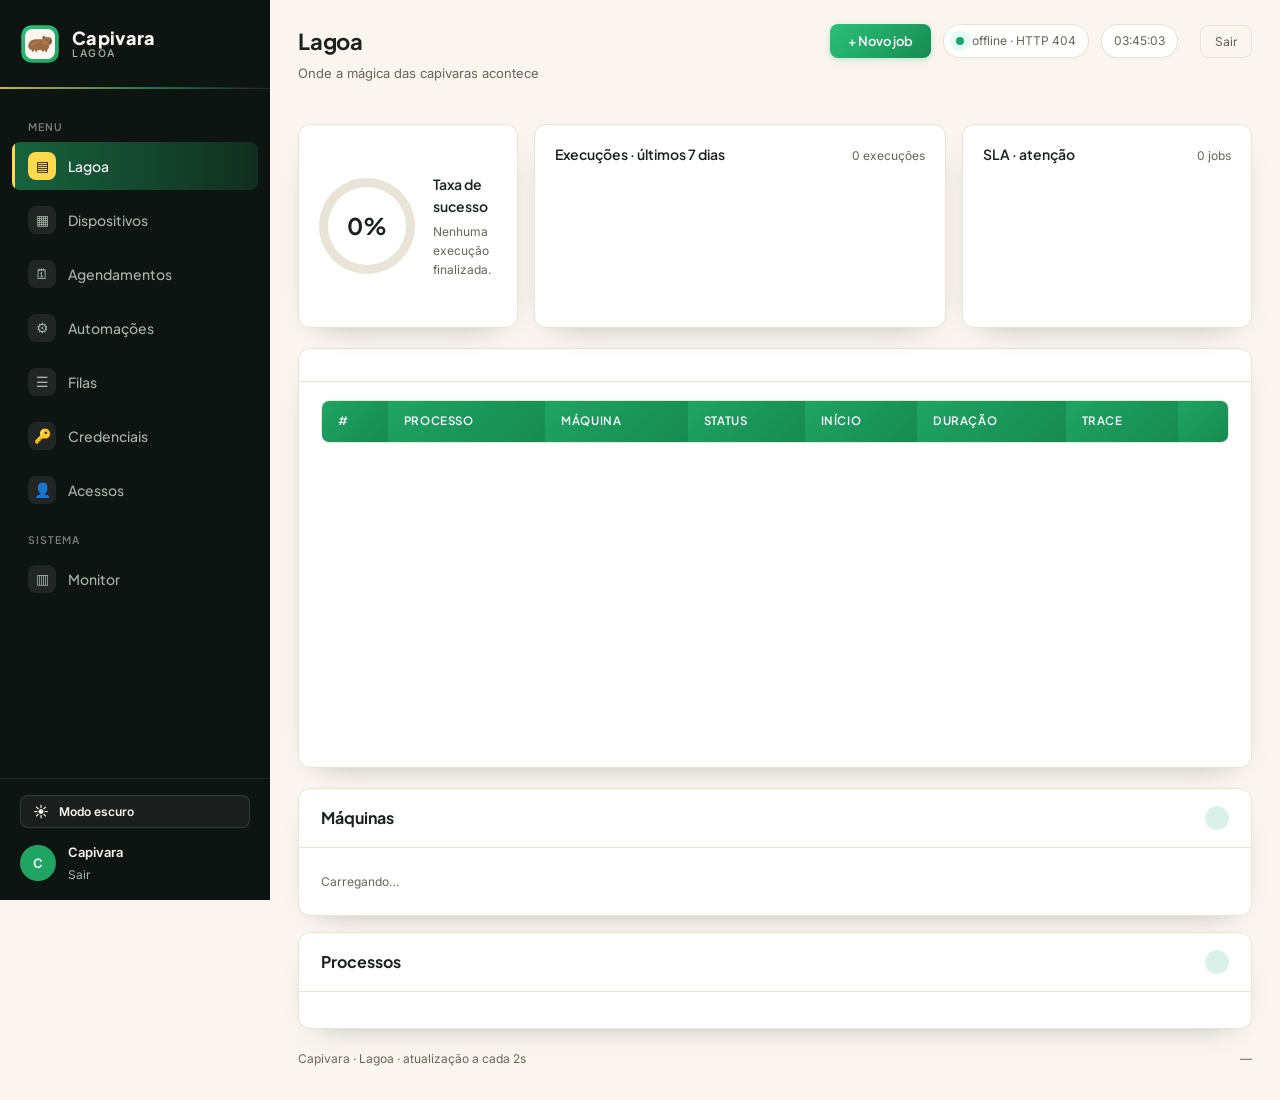
==== core/control_room/estatico/index.html @ 0afb6d27 "Merge remote-tracking branch 'oficial/main' # Conflicts: #	.gitignore #	README.md" ====
<!DOCTYPE html>
<html lang="pt-BR">
<head>
    <meta charset="utf-8">
    <meta name="viewport" content="width=device-width, initial-scale=1">
    <title>Capivara · Lagoa</title>
    <link rel="icon" type="image/svg+xml" href="img/logo-capivara.svg">
    <link rel="preconnect" href="https://fonts.googleapis.com">
    <link rel="preconnect" href="https://fonts.gstatic.com" crossorigin>
    <link href="https://fonts.googleapis.com/css2?family=Plus+Jakarta+Sans:wght@400;500;600;700;800&family=Inter:wght@400;500;600&family=JetBrains+Mono:wght@400;500&display=swap" rel="stylesheet">
    <link rel="stylesheet" href="estilo.css">
</head>
<body>
    <div class="layout">
        <aside class="sidebar">
            <div class="sidebar-topo">
                <a class="sidebar-logo" href="/">
                    <img src="img/logo-capivara.svg" alt="Capivara" width="40" height="40" onerror="this.style.display='none'">
                    <span class="sidebar-marca">
                        <span class="sidebar-logo-text">Capivara</span>
                        <span class="sidebar-logo-sub">Lagoa</span>
                    </span>
                </a>
            </div>
            <nav class="sidebar-nav">
                <p class="nav-titulo">Menu</p>
                <ul class="nav-lista">
                    <li class="nav-item ativo" data-secao="jobs">
                        <button type="button" class="nav-link" data-secao="jobs">
                            <span class="nav-icon">▤</span>
                            <span class="nav-texto">Lagoa</span>
                        </button>
                    </li>
                    <li class="nav-item" data-secao="dispositivos">
                        <button type="button" class="nav-link" data-secao="dispositivos">
                            <span class="nav-icon">▦</span>
                            <span class="nav-texto">Dispositivos</span>
                        </button>
                    </li>
                    <li class="nav-item" data-secao="agendamentos">
                        <button type="button" class="nav-link" data-secao="agendamentos">
                            <span class="nav-icon">🗓</span>
                            <span class="nav-texto">Agendamentos</span>
                        </button>
                    </li>
                    <li class="nav-item" data-secao="automacoes">
                        <button type="button" class="nav-link" data-secao="automacoes">
                            <span class="nav-icon">⚙</span>
                            <span class="nav-texto">Automações</span>
                        </button>
                    </li>
                    <li class="nav-item" data-secao="filas">
                        <button type="button" class="nav-link" data-secao="filas">
                            <span class="nav-icon">☰</span>
                            <span class="nav-texto">Filas</span>
                        </button>
                    </li>
                    <li class="nav-item" data-secao="assets">
                        <button type="button" class="nav-link" data-secao="assets">
                            <span class="nav-icon">🔑</span>
                            <span class="nav-texto">Credenciais</span>
                        </button>
                    </li>
                    <li class="nav-item" data-secao="acessos">
                        <button type="button" class="nav-link" data-secao="acessos">
                            <span class="nav-icon">👤</span>
                            <span class="nav-texto">Acessos</span>
                        </button>
                    </li>
                </ul>
                <p class="nav-titulo">Sistema</p>
                <ul class="nav-lista">
                    <li class="nav-item" data-secao="monitor">
                        <button type="button" class="nav-link" data-secao="monitor">
                            <span class="nav-icon">▥</span>
                            <span class="nav-texto">Monitor</span>
                        </button>
                    </li>
                </ul>
            </nav>
            <div class="sidebar-rodape">
                <button type="button" class="tema-toggle" id="btn-tema" title="Alternar modo claro/escuro">
                    <span class="tema-icone" id="tema-icone">☀</span>
                    <span class="tema-texto" id="tema-texto">Modo escuro</span>
                </button>
                <div class="sidebar-usuario">
                    <span class="usuario-iniciais" id="sidebar-usuario-iniciais">C</span>
                    <div class="usuario-info">
                        <span class="usuario-nome" id="sidebar-usuario-nome">Capivara</span>
                        <span class="usuario-acao" id="btn-sair">Sair</span>
                    </div>
                </div>
            </div>
        </aside>

        <div class="conteudo">
            <header class="topo">
                <div class="topo-esq">
                    <h2 class="topo-titulo" id="topo-titulo">Lagoa</h2>
                    <p class="topo-subtitulo" id="topo-subtitulo">Onde a mágica das capivaras acontece</p>
                </div>
                <div class="topo-lado">
                    <button class="botao-primario" id="btn-novo">+ Novo job</button>
                    <span class="conexao" id="conexao">
                        <span class="pulso"></span><span id="conexao-texto">conectando…</span>
                    </span>
                    <span class="relogio" id="relogio">--:--:--</span>
                    <span class="usuario" id="usuario-area" hidden>
                        <span id="usuario-nome"></span>
                        <button class="botao-secundario" id="btn-sair-topo">Sair</button>
                    </span>
                </div>
            </header>

            <section class="resumo" id="resumo" aria-label="Resumo"></section>

            <section class="desempenho oculto" id="painel-desempenho" aria-label="Desempenho">
                <article class="cartao taxa-sucesso">
                    <div class="taxa-anel" id="taxa-anel"><span id="taxa-valor">0%</span></div>
                    <div class="taxa-texto">
                        <h3>Taxa de sucesso</h3>
                        <p id="taxa-detalhe">Nenhuma execução finalizada.</p>
                    </div>
                </article>
                <article class="cartao grafico-card">
                    <div class="grafico-topo">
                        <h3>Execuções · últimos 7 dias</h3>
                        <span id="grafico-total">0 execuções</span>
                    </div>
                    <div class="grafico-legenda" id="grafico-legenda"></div>
                    <div class="grafico" id="grafico-execucoes"></div>
                </article>
                <article class="cartao sla-card">
                    <div class="sla-topo">
                        <h3>SLA · atenção</h3>
                        <span id="sla-total">0 jobs</span>
                    </div>
                    <div class="sla-lista" id="lista-sla"></div>
                </article>
            </section>

            <div class="main-grid">
                <div class="painel-principal">
                    <div class="card">
                        <div class="card-cabecalho">
                            <div class="filtros" id="filtros"></div>
                        </div>

                        <div class="card-corpo">
                            <div class="painel-aba" id="aba-jobs">
                                <div class="tabela-envolucro">
                                    <table class="tabela">
                                        <thead>
                                            <tr>
                                                <th>#</th><th>Processo</th><th>Máquina</th><th>Status</th>
                                                <th>Início</th><th>Duração</th><th>Trace</th><th></th>
                                            </tr>
                                        </thead>
                                        <tbody id="corpo-jobs"></tbody>
                                    </table>
                                </div>
                            </div>

                            <div class="painel-aba oculto" id="aba-dispositivos">
                                <form class="form-linha" id="form-maquina">
                                    <input type="text" id="mq-nome" placeholder="nome da máquina (ex.: PC-01)" required style="width:200px">
                                    <input type="text" id="mq-tags" placeholder="tags (ex.: sp, financeiro)" style="width:200px">
                                    <input type="text" id="mq-info" placeholder="observação (opcional)" style="width:200px">
                                    <button type="submit" class="botao-primario">Cadastrar máquina</button>
                                </form>

                                <div class="tabela-envolucro">
                                    <table class="tabela">
                                        <thead>
                                            <tr>
                                                <th>Máquina</th><th>Estado</th><th>Tags</th>
                                                <th>Última atividade</th><th>Token</th><th>Ações</th>
                                            </tr>
                                        </thead>
                                        <tbody id="corpo-dispositivos"></tbody>
                                    </table>
                                </div>

                                <div id="token-novo" class="token-box oculto"></div>
                            </div>

                            <div class="painel-aba oculto" id="aba-agendamentos">
                                <div class="barra-acoes">
                                    <button type="button" class="botao-primario" id="btn-novo-trigger">+ Novo agendamento</button>
                                    <div class="segmentado" role="group" aria-label="Visualização dos agendamentos">
                                        <button type="button" class="botao-secundario ativo" id="btn-agenda-lista">Lista</button>
                                        <button type="button" class="botao-secundario" id="btn-agenda-calendario">Calendário</button>
                                    </div>
                                    <span class="dica">Disparos automáticos por intervalo, horário ou cron.</span>
                                </div>

                                <form class="form-agendamento oculto" id="form-trigger">
                                    <div class="campo">
                                        <label for="tr-processo">Automação (robô)</label>
                                        <select id="tr-processo" required></select>
                                    </div>
                                    <div class="campo">
                                        <label for="tr-maquina">Onde executar</label>
                                        <select id="tr-maquina"><option value="">Qualquer máquina</option></select>
                                    </div>
                                    <div class="campo">
                                        <label for="tr-tag">Requisito (tag) — opcional</label>
                                        <input type="text" id="tr-tag" placeholder="ex.: sp, financeiro">
                                    </div>
                                    <div class="campo">
                                        <label for="tr-tipo">Recorrência</label>
                                        <select id="tr-tipo">
                                            <option value="intervalo">A cada…</option>
                                            <option value="diario">Diariamente às…</option>
                                            <option value="cron">Cron (avançado)…</option>
                                        </select>
                                    </div>
                                    <div class="campo">
                                        <label for="tr-intervalo">Intervalo (min)</label>
                                        <input type="number" id="tr-intervalo" min="1" value="30">
                                    </div>
                                    <div class="campo oculto" id="campo-hora">
                                        <label for="tr-hora">Horário</label>
                                        <input type="time" id="tr-hora" value="06:00">
                                    </div>
                                    <div class="campo oculto" id="campo-cron">
                                        <label for="tr-cron">Expressão cron</label>
                                        <input type="text" id="tr-cron" placeholder="*/15 9-18 * * seg-sex">
                                    </div>
                                    <div class="campo campo-largo">
                                        <label>Dias da semana</label>
                                        <div class="dias-semana" id="tr-dias">
                                            <label class="dia"><input type="checkbox" value="1" checked> Seg</label>
                                            <label class="dia"><input type="checkbox" value="2" checked> Ter</label>
                                            <label class="dia"><input type="checkbox" value="3" checked> Qua</label>
                                            <label class="dia"><input type="checkbox" value="4" checked> Qui</label>
                                            <label class="dia"><input type="checkbox" value="5" checked> Sex</label>
                                            <label class="dia"><input type="checkbox" value="6" checked> Sáb</label>
                                            <label class="dia"><input type="checkbox" value="7" checked> Dom</label>
                                        </div>
                                    </div>
                                    <div class="campo campo-largo">
                                        <label>Executar em</label>
                                        <div class="dias-semana">
                                            <label class="caixa"><input type="checkbox" id="tr-fins" checked> Fins de semana</label>
                                            <label class="caixa"><input type="checkbox" id="tr-feriados" checked> Feriados nacionais</label>
                                        </div>
                                    </div>
                                    <div class="campo campo-botao">
                                        <button type="submit" class="botao-primario">Agendar</button>
                                        <button type="button" class="botao-secundario" id="tr-cancelar">Cancelar</button>
                                    </div>
                                </form>

                                <div class="calendario oculto" id="calendario">
                                    <div class="calendario-topo">
                                        <button type="button" class="botao-secundario" id="cal-prev" title="Mês anterior">‹</button>
                                        <h3 id="calendario-titulo">—</h3>
                                        <button type="button" class="botao-secundario" id="cal-hoje">Hoje</button>
                                        <button type="button" class="botao-secundario" id="cal-next" title="Próximo mês">›</button>
                                    </div>
                                    <div class="calendario-legenda" id="calendario-legenda"></div>
                                    <div class="calendario-grade" id="calendario-grade"></div>
                                </div>

                                <div class="tabela-envolucro" id="tabela-triggers">
                                    <table class="tabela">
                                        <thead>
                                            <tr><th>#</th><th>Automação</th><th>Onde</th><th>Quando</th>
                                                <th>Dias</th><th>Próximo</th><th>Status</th><th>Ações</th></tr>
                                        </thead>
                                        <tbody id="corpo-triggers"></tbody>
                                    </table>
                                </div>
                            </div>

                            <div class="painel-aba oculto" id="aba-automacoes">
                                <form class="form-linha" id="form-pacote">
                                    <input type="file" id="au-arquivo" accept=".zip" style="min-width:240px">
                                    <input type="password" id="tr-senha-pacote" placeholder="senha do .zip (opcional)" style="width:180px">
                                    <button type="submit" class="botao-primario">Enviar .zip</button>
                                    <span class="dica">Envie um .zip com <code>rpa.json</code> + o script do robô.</span>
                                </form>

                                <form class="form-linha" id="form-pacote-git">
                                    <input type="url" id="au-git-url" placeholder="https://github.com/usuario/meu-robo.git"
                                        style="min-width:300px">
                                    <input type="text" id="au-git-ref" placeholder="branch/tag (opcional)" style="width:160px">
                                    <button type="submit" class="botao-primario">Instalar do Git</button>
                                    <span class="dica">Repositório <strong>público</strong> com <code>rpa.json</code> na raiz.</span>
                                </form>
                                <div class="form-linha">
                                    <button type="button" class="botao-secundario" onclick="verificarAtualizacoes()">Verificar atualizações agora</button>
                                    <span class="dica">Automações marcadas como <strong>Auto</strong> são checadas periodicamente no Git.</span>
                                </div>
                                <div id="pacote-resultado" class="oculto"></div>

                                <div class="tabela-envolucro">
                                    <table class="tabela">
                                        <thead>
                                            <tr><th>Automação</th><th>Descrição</th><th>Fluxo</th>
                                                <th>Navegador</th><th>Origem</th><th>Env</th><th>Ações</th></tr>
                                        </thead>
                                        <tbody id="corpo-automacoes"></tbody>
                                    </table>
                                </div>
                            </div>

                            <div class="painel-aba oculto" id="aba-monitor">
                                <iframe id="frame-monitor" class="frame-monitor" title="Monitor de execuções"
                                    loading="lazy"></iframe>
                            </div>

            <div class="painel-aba oculto" id="aba-filas">
                <form class="form-linha" id="form-fila">
                    <input type="text" id="fi-nome" placeholder="nome (ex.: clientes)" required style="width:180px">
                    <select id="fi-processo"></select>
                    <input type="text" id="fi-desc" placeholder="descrição (opcional)" style="width:200px">
                    <button type="submit" class="botao-primario">Criar fila</button>
                </form>

                <div class="tabela-envolucro">
                    <table class="tabela">
                        <thead>
                            <tr><th>Fila</th><th>Processo executor</th><th>Itens</th><th>Progresso</th><th></th></tr>
                        </thead>
                        <tbody id="corpo-filas"></tbody>
                    </table>
                </div>

                <div id="detalhe-fila" class="oculto bloco-detalhe">
                    <div class="bloco-topo">
                        <h3 id="detalhe-fila-titulo">—</h3>
                        <span class="acionar oculto" id="detalhe-fila-fechar">fechar</span>
                    </div>
                    <form class="form-linha" id="form-fila-processos">
                        <label class="rotulo-inline">Executores (round-robin)
                            <select id="fi-processos" multiple style="min-width:280px;height:70px"></select>
                        </label>
                        <button type="submit" class="botao-primario">Salvar executores</button>
                    </form>

                    <form class="form-linha" id="form-itens">
                        <textarea id="fi-itens-json" rows="2" placeholder='[{ "nome": "ACME", "uf": "SP", "prioridade": 2 }]' required></textarea>
                        <input type="text" id="fi-ref-campo" placeholder="ref (campo)" style="width:140px">
                        <input type="number" id="fi-prioridade" value="0" min="0" style="width:100px" title="prioridade padrão (maior = primeiro)">
                        <button type="submit" class="botao-primario">+ Itens</button>
                    </form>

                    <div class="filtros" id="filtros-itens"></div>

                    <div class="tabela-envolucro">
                        <table class="tabela">
                            <thead><tr><th>#</th><th>Referência</th><th>Status</th><th>Prioridade</th><th>Dados / mensagem</th></tr></thead>
                            <tbody id="corpo-itens"></tbody>
                        </table>
                    </div>
                </div>
            </div>

            <div class="painel-aba oculto" id="aba-assets">
                <form class="form-linha" id="form-asset">
                    <input type="text" id="as-nome" placeholder="nome (ex.: portal)" required style="width:160px">
                    <input type="text" id="as-usuario" placeholder="usuário (opcional)" style="width:150px">
                    <input type="text" id="as-valor" placeholder="valor/senha" required style="width:150px">
                    <select id="as-tipo" style="width:110px">
                        <option value="segredo">segredo</option>
                        <option value="texto">texto</option>
                    </select>
                    <input type="text" id="as-desc" placeholder="descrição (opcional)" style="width:160px">
                    <button type="submit" class="botao-primario">Salvar</button>
                </form>
                <div class="tabela-envolucro">
                    <table class="tabela">
                        <thead>
                            <tr><th>Nome</th><th>Usuário</th><th>Valor</th><th>Tipo</th><th>v</th><th>Descrição</th><th></th></tr>
                        </thead>
                        <tbody id="corpo-assets"></tbody>
                    </table>
                </div>
                <h4 class="subtitulo">Auditoria recente
                    <button type="button" class="botao-secundario" id="btn-expurgar">Expurgar antigos</button>
                    <a class="botao-secundario" id="link-csv" href="/api/orq/auditoria/exportar" download>Exportar CSV</a>
                </h4>
                <div class="tabela-envolucro">
                    <table class="tabela">
                        <thead>
                            <tr><th>Hora</th><th>Ator</th><th>Ação</th><th>Recurso</th><th>Resultado</th></tr>
                        </thead>
                        <tbody id="corpo-auditoria"></tbody>
                    </table>
                </div>
            </div>

                            <div class="painel-aba oculto" id="aba-acessos">
                                <form class="form-linha" id="form-usuario">
                                    <input type="text" id="us-nome" placeholder="nome" required style="width:130px">
                                    <input type="email" id="us-email" placeholder="email" required style="width:180px">
                                    <input type="password" id="us-senha" placeholder="senha" required style="width:130px">
                                    <input type="text" id="us-papeis" placeholder="papéis (ex.: admin,operador)" style="width:200px">
                                    <label class="caixa"><input type="checkbox" id="us-admin"> admin</label>
                                    <button type="submit" class="botao-primario">Criar usuário</button>
                                </form>

                                <div class="tabela-envolucro">
                                    <table class="tabela">
                                        <thead>
                                            <tr><th>Nome</th><th>E-mail</th><th>Papéis</th><th>Permissões</th><th>Admin</th><th></th></tr>
                                        </thead>
                                        <tbody id="corpo-usuarios"></tbody>
                                    </table>
                                </div>

                                <h4 class="subtitulo">Papéis</h4>
                                <form class="form-linha" id="form-papel">
                                    <input type="text" id="pa-nome" placeholder="nome do papel" required style="width:150px">
                                    <input type="text" id="pa-permissoes" placeholder="permissoes separadas por vírgula" style="width:340px">
                                    <button type="submit" class="botao-primario">Salvar papel</button>
                                </form>
                                <div class="tabela-envolucro">
                                    <table class="tabela">
                                        <thead><tr><th>Papel</th><th>Permissões</th></tr></thead>
                                        <tbody id="corpo-papeis"></tbody>
                                    </table>
                                </div>
                            </div>
                        </div>
                    </div>
                </div>

                <div class="painel-lateral">
                    <div class="card">
                        <div class="card-cabecalho">
                            <h3 class="card-titulo">Máquinas</h3>
                            <span id="qtd-maquinas" class="contador"></span>
                        </div>
                        <div class="card-corpo lista" id="lista-maquinas"><p class="vazio">Carregando…</p></div>
                    </div>
                    <div class="card">
                        <div class="card-cabecalho">
                            <h3 class="card-titulo">Processos</h3>
                            <span class="contador" id="qtd-processos"></span>
                        </div>
                        <div class="card-corpo lista" id="lista-processos"></div>
                    </div>
                </div>
            </div>

            <footer class="rodape">
                <span>Capivara · Lagoa · atualização a cada 2s</span>
                <span id="atualizado">—</span>
            </footer>
        </div>
    </div>

    <dialog id="dialog-login" class="modal">
        <form method="dialog" id="form-login">
            <h3>Entrar na Lagoa</h3>
            <label>E-mail
                <input type="email" id="login-email" required autocomplete="username">
            </label>
            <label>Senha
                <input type="password" id="login-senha" required autocomplete="current-password">
            </label>
            <p class="erro-login" id="login-erro"></p>
            <div class="modal-acoes">
                <button type="submit" class="botao-primario">Entrar</button>
            </div>
        </form>
    </dialog>

    <dialog id="dialog-variaveis" class="modal">
        <form method="dialog" id="form-variaveis">
            <h3>Variáveis de ambiente · <span id="variaveis-processo">—</span></h3>
            <p class="dica">Uma por linha no formato <code>CHAVE=valor</code>. Elas ficam disponíveis
                para o robô via <code>os.environ</code> em todas as execuções desta automação.</p>
            <textarea id="variaveis-texto" rows="10" spellcheck="false"
                placeholder="API_URL=https://exemplo.com&#10;AMBIENTE=producao"></textarea>
            <p class="erro-login" id="variaveis-erro"></p>
            <div class="modal-acoes">
                <button type="button" class="botao-secundario" id="variaveis-cancelar">Cancelar</button>
                <button type="submit" class="botao-primario">Salvar</button>
            </div>
        </form>
    </dialog>

    <dialog id="dialog-job" class="modal modal-larga">
        <div class="job-detalhe">
            <div class="modal-topo">
                <h3 id="job-titulo">Job</h3>
                <button type="button" class="botao-secundario" id="job-fechar">Fechar</button>
            </div>
            <div id="job-resumo" class="job-resumo"></div>
            <div class="modal-acoes" id="job-acoes"></div>
            <h4 class="subtitulo">Trace (passo a passo)</h4>
            <div id="job-trace" class="trace"><p class="vazio">Carregando…</p></div>
        </div>
    </dialog>

    <dialog id="modal" class="modal">
        <form method="dialog" id="form-job">
            <h3>Disparar novo job</h3>
            <label>Processo
                <select id="campo-processo" required></select>
            </label>
            <label>Máquina
                <select id="campo-maquina"><option value="">Qualquer máquina disponível</option></select>
            </label>
            <label>Requisito (tag / pool) — opcional
                <input type="text" id="campo-tag" placeholder="ex.: sp, financeiro">
            </label>
            <label>Observação
                <input type="text" id="campo-obs" placeholder="opcional">
            </label>
            <div class="modal-acoes">
                <button type="button" class="botao-secundario" id="btn-cancelar-modal">Cancelar</button>
                <button type="submit" class="botao-primario">Executar</button>
            </div>
        </form>
    </dialog>

    <script src="painel.js"></script>
</body>
</html>
---- core/control_room/estatico/estilo.css ----
/* Capivara · Lagoa — paleta da marca (mata, verde, amarelo, areia) */
:root {
    --sidebar-bg: #0E1411;
    --sidebar-text: #FAF6EF;
    --sidebar-text-muted: #A7B3AC;
    --primary: #1FA463;
    --primary-hover: #178A52;
    --accent: #FFD84D;
    --bg: #FAF6EF;
    --card-bg: #FFFFFF;
    --card-border: #EAE3D8;
    --text-primary: #1B221E;
    --text-secondary: #6B6357;
    --table-header: #1FA463;
    --table-header-text: #FFFFFF;
    --success: #1FA463;
    --warning: #E0A400;
    --error: #C0392B;
    --info: #1F5FD1;
    --shadow: 0 12px 32px -22px rgba(14, 20, 17, 0.45);
    --radius: 12px;
    --radius-sm: 8px;
}

[data-theme="dark"] {
    --sidebar-bg: #0A0F0C;
    --sidebar-text: #F3F0E9;
    --sidebar-text-muted: #A6B2AB;
    --primary: #2BC07A;
    --primary-hover: #35D089;
    --accent: #FFD84D;
    --bg: #0E1411;
    --card-bg: #151D18;
    --card-border: #23302A;
    --text-primary: #F3F0E9;
    --text-secondary: #A6B2AB;
    --table-header: #168A52;
    --table-header-text: #F3F0E9;
    --success: #3DD68C;
    --warning: #FFD84D;
    --error: #F87171;
    --info: #6AA6FF;
    --shadow: 0 20px 40px -30px rgba(0, 0, 0, 0.9);
}

* {
    margin: 0;
    padding: 0;
    box-sizing: border-box;
    font-family: 'Inter', -apple-system, BlinkMacSystemFont, 'Segoe UI', Arial, sans-serif;
}

[data-theme="dark"] {
    color-scheme: dark;
}

body {
    background: var(--bg);
    color: var(--text-primary);
    font-size: 14px;
    line-height: 1.6;
    transition: background-color 0.25s ease, color 0.25s ease;
}

.oculto {
    display: none !important;
}

.card,
.cartao-resumo,
.tabela-envolucro,
.item-lista,
.bloco-detalhe,
.conexao,
.relogio,
.modal form,
input,
select,
textarea {
    transition: background-color 0.25s ease, color 0.25s ease, border-color 0.25s ease;
}

h1, h2, h3, h4, h5, h6 {
    font-family: 'Plus Jakarta Sans', 'Inter', sans-serif;
    font-weight: 600;
    color: var(--text-primary);
}

/* Layout */
.layout {
    display: block;
    min-height: 100vh;
}

/* Sidebar */
.sidebar {
    width: 270px;
    background: var(--sidebar-bg);
    color: var(--sidebar-text);
    display: flex;
    flex-direction: column;
    position: fixed;
    left: 0;
    top: 0;
    bottom: 0;
    z-index: 10;
}

.sidebar-topo {
    padding: 24px 20px;
    border-bottom: 1px solid rgba(255,255,255,0.08);
    position: relative;
}

.sidebar-topo::after {
    content: "";
    position: absolute;
    left: 0;
    right: 0;
    bottom: -1px;
    height: 2px;
    background: linear-gradient(90deg, var(--accent), rgba(31, 164, 99, 0.85) 55%, transparent);
    opacity: 0.8;
}

.sidebar-logo {
    display: flex;
    align-items: center;
    gap: 12px;
    text-decoration: none;
    color: var(--sidebar-text);
}

.sidebar-logo img {
    height: 40px;
    width: auto;
    display: block;
}

.sidebar-marca {
    display: flex;
    flex-direction: column;
    line-height: 1.15;
}

.sidebar-logo-text {
    font-family: 'Plus Jakarta Sans', sans-serif;
    font-size: 18px;
    font-weight: 800;
    letter-spacing: 0.3px;
}

.sidebar-logo-sub {
    font-family: 'Inter', sans-serif;
    font-size: 10.5px;
    font-weight: 500;
    letter-spacing: 1.5px;
    text-transform: uppercase;
    color: var(--sidebar-text-muted);
}

.sidebar-nav {
    flex: 1;
    padding: 16px 12px;
}

.nav-lista {
    list-style: none;
    display: flex;
    flex-direction: column;
    gap: 6px;
}

.nav-item {
    border-radius: var(--radius-sm);
    overflow: hidden;
}

.nav-link {
    display: flex;
    align-items: center;
    gap: 12px;
    padding: 10px 16px;
    color: var(--sidebar-text-muted);
    text-decoration: none;
    transition: all 0.2s ease;
    font-family: 'Plus Jakarta Sans', sans-serif;
    font-size: 14px;
    font-weight: 500;
}

.nav-link:hover {
    background: rgba(255,255,255,0.06);
    color: var(--sidebar-text);
}

.nav-link:hover .nav-icon {
    background: rgba(255,255,255,0.16);
}

.nav-item.ativo .nav-link {
    background: linear-gradient(90deg, rgba(31, 164, 99, 0.55), rgba(31, 164, 99, 0.18));
    color: #fff;
    box-shadow: inset 3px 0 0 var(--accent);
}

.nav-icon {
    width: 28px;
    height: 28px;
    flex: 0 0 28px;
    display: inline-flex;
    align-items: center;
    justify-content: center;
    font-size: 14px;
    line-height: 1;
    background: rgba(255, 255, 255, 0.08);
    border-radius: 8px;
    transition: background 0.2s ease, color 0.2s ease;
}

.nav-item.ativo .nav-icon {
    background: var(--accent);
    color: #0E1411;
}

.nav-texto {
    font-family: 'Plus Jakarta Sans', sans-serif;
}

.sidebar-rodape {
    padding: 16px 20px;
    border-top: 1px solid rgba(255,255,255,0.08);
    display: flex;
    flex-direction: column;
    gap: 14px;
}

.tema-toggle {
    display: flex;
    align-items: center;
    gap: 10px;
    width: 100%;
    padding: 8px 12px;
    border-radius: var(--radius-sm);
    border: 1px solid rgba(255,255,255,0.12);
    background: rgba(255,255,255,0.05);
    color: var(--sidebar-text);
    font-family: 'Plus Jakarta Sans', sans-serif;
    font-size: 12px;
    font-weight: 600;
    cursor: pointer;
    transition: all 0.2s ease;
}

.tema-toggle:hover {
    background: rgba(255,255,255,0.12);
    border-color: rgba(255, 223, 0, 0.5);
}

.tema-icone {
    font-size: 15px;
    line-height: 1;
}

.tema-texto {
    flex: 1;
    text-align: left;
}

.sidebar-usuario {
    display: flex;
    align-items: center;
    gap: 12px;
}

.usuario-iniciais {
    width: 36px;
    height: 36px;
    border-radius: 50%;
    background: var(--primary);
    color: #fff;
    display: flex;
    align-items: center;
    justify-content: center;
    font-weight: 600;
    font-size: 13px;
    letter-spacing: 0.5px;
}

.usuario-info {
    display: flex;
    flex-direction: column;
    gap: 2px;
    min-width: 0;
}

.usuario-nome {
    font-size: 13px;
    font-weight: 600;
    color: var(--sidebar-text);
    white-space: nowrap;
    overflow: hidden;
    text-overflow: ellipsis;
    max-width: 170px;
}

.usuario-acao {
    font-size: 12px;
    color: var(--sidebar-text-muted);
    cursor: pointer;
    transition: color 0.2s ease;
}

.usuario-acao:hover {
    color: #fff;
    text-decoration: underline;
}

/* Conteudo */
.conteudo {
    flex: 1;
    margin-left: 270px;
    padding: 24px 28px 32px;
    display: flex;
    flex-direction: column;
    gap: 20px;
    min-height: 100vh;
}

/* Topo */
.topo {
    display: flex;
    align-items: flex-start;
    justify-content: space-between;
    gap: 24px;
    flex-wrap: wrap;
}

.topo-esq {
    display: flex;
    flex-direction: column;
    gap: 4px;
}

.topo-titulo {
    font-size: 22px;
    font-weight: 700;
    color: var(--text-primary);
    letter-spacing: -0.01em;
}

.topo-subtitulo {
    font-size: 13px;
    color: var(--text-secondary);
}

.topo-lado {
    display: flex;
    align-items: center;
    gap: 12px;
    flex-wrap: wrap;
    justify-content: flex-end;
}

/* Botões */
.botao-primario {
    background: linear-gradient(135deg, #2BC07A, #1FA463 55%, #178A52);
    color: #fff;
    border: none;
    border-radius: var(--radius-sm);
    padding: 9px 18px;
    font-family: 'Plus Jakarta Sans', sans-serif;
    font-weight: 600;
    font-size: 13px;
    cursor: pointer;
    transition: all 0.2s ease;
    box-shadow: 0 2px 6px rgba(31, 164, 99, 0.25);
}

.botao-primario:hover {
    background: linear-gradient(135deg, #35D089, #22B06E 55%, #1FA463);
    box-shadow: 0 6px 14px rgba(31, 164, 99, 0.35);
    transform: translateY(-1px);
}

.botao-secundario {
    background: transparent;
    color: var(--text-secondary);
    border: 1px solid var(--card-border);
    border-radius: var(--radius-sm);
    padding: 8px 14px;
    font-family: 'Plus Jakarta Sans', sans-serif;
    font-weight: 500;
    font-size: 12px;
    cursor: pointer;
    transition: all 0.2s ease;
}

.botao-secundario:hover {
    color: var(--primary);
    border-color: rgba(31, 164, 99, 0.5);
}

/* Conexão / relógio / usuário topo */
.conexao {
    display: flex;
    align-items: center;
    gap: 8px;
    font-size: 12px;
    color: var(--text-secondary);
    background: var(--card-bg);
    padding: 6px 12px;
    border-radius: 20px;
    border: 1px solid var(--card-border);
    box-shadow: 0 1px 3px rgba(15, 23, 42, 0.04);
}

.pulso {
    width: 8px;
    height: 8px;
    border-radius: 50%;
    background: var(--success);
    box-shadow: 0 0 0 6px rgba(19, 222, 185, 0.12);
    animation: pulso 2s infinite;
}

@keyframes pulso {
    0% { box-shadow: 0 0 0 0 rgba(19, 222, 185, 0.25); }
    70% { box-shadow: 0 0 0 6px rgba(19, 222, 185, 0); }
    100% { box-shadow: 0 0 0 0 rgba(19, 222, 185, 0); }
}

.relogio {
    font-size: 12px;
    color: var(--text-secondary);
    background: var(--card-bg);
    padding: 6px 12px;
    border-radius: 20px;
    border: 1px solid var(--card-border);
    box-shadow: 0 1px 3px rgba(15, 23, 42, 0.04);
}

.usuario {
    display: flex;
    align-items: center;
    gap: 10px;
    font-size: 13px;
    color: var(--text-primary);
}

/* Resumo */
.resumo {
    display: grid;
    grid-template-columns: repeat(auto-fit, minmax(220px, 1fr));
    gap: 16px;
}

.cartao-resumo {
    background: var(--card-bg);
    border-radius: var(--radius);
    box-shadow: var(--shadow);
    padding: 18px 20px;
    display: flex;
    flex-direction: column;
    gap: 6px;
    border: 1px solid var(--card-border);
}

.cartao-resumo .rotulo {
    font-size: 12px;
    color: var(--text-secondary);
    text-transform: uppercase;
    letter-spacing: 0.5px;
    font-family: 'Plus Jakarta Sans', sans-serif;
}

.cartao-resumo .valor {
    font-size: 26px;
    font-weight: 700;
    color: var(--text-primary);
    font-family: 'Plus Jakarta Sans', sans-serif;
}

.cartao-resumo .detalhe {
    font-size: 12px;
    color: var(--text-secondary);
}

/* Main grid */
.main-grid {
    display: grid;
    grid-template-columns: minmax(0, 1fr) 320px;
    gap: 20px;
    align-items: start;
}

@media (max-width: 1280px) {
    .main-grid {
        grid-template-columns: 1fr;
    }
}

/* Cards */
.card {
    background: var(--card-bg);
    border-radius: var(--radius);
    box-shadow: var(--shadow);
    border: 1px solid var(--card-border);
    display: flex;
    flex-direction: column;
    overflow: hidden;
}

.painel-principal .card {
    min-height: 420px;
}

.card + .card {
    margin-top: 16px;
}

.card-cabecalho {
    display: flex;
    align-items: center;
    justify-content: space-between;
    padding: 16px 22px;
    gap: 16px;
    flex-wrap: wrap;
    border-bottom: 1px solid var(--card-border);
}

.card-titulo {
    font-size: 16px;
    font-weight: 700;
    color: var(--text-primary);
    font-family: 'Plus Jakarta Sans', sans-serif;
}

.card-corpo {
    padding: 18px 22px;
    display: flex;
    flex-direction: column;
    gap: 16px;
}

/* Abas */
.abas {
    display: flex;
    gap: 8px;
    flex-wrap: wrap;
}

.aba {
    background: transparent;
    border: none;
    padding: 8px 14px;
    border-radius: var(--radius-sm);
    font-family: 'Plus Jakarta Sans', sans-serif;
    font-weight: 600;
    font-size: 13px;
    color: var(--text-secondary);
    cursor: pointer;
    transition: all 0.2s ease;
}

.aba:hover {
    color: var(--primary);
    background: rgba(31, 164, 99, 0.08);
}

.aba.ativo {
    background: rgba(31, 164, 99, 0.14);
    color: var(--primary);
}

/* Filtros */
.filtros {
    display: flex;
    gap: 10px;
    flex-wrap: wrap;
    align-items: center;
}

.filtros button,
.filtros a {
    border: 1px solid var(--card-border);
    background: var(--card-bg);
    color: var(--text-secondary);
    padding: 7px 12px;
    border-radius: var(--radius-sm);
    font-size: 12px;
    font-family: 'Plus Jakarta Sans', sans-serif;
    cursor: pointer;
    transition: all 0.2s ease;
    text-decoration: none;
}

.filtros button:hover,
.filtros a:hover {
    border-color: rgba(31, 164, 99, 0.5);
    color: var(--primary);
}

.filtros button.ativo,
.filtros button.ativo:hover {
    color: #fff;
    background: var(--primary);
    border-color: var(--primary);
    font-weight: 600;
}

/* Painel aba */
.painel-aba {
    display: flex;
    flex-direction: column;
    gap: 16px;
}

.painel-aba.oculto {
    display: none;
}

/* Monitor embutido (mantém a sidebar da Lagoa) */
.frame-monitor {
    width: 100%;
    height: calc(100vh - 200px);
    min-height: 520px;
    border: 1px solid var(--card-border);
    border-radius: var(--radius);
    background: var(--card-bg);
}

/* Form linha */
.form-linha {
    display: flex;
    flex-wrap: wrap;
    gap: 10px;
    align-items: center;
}

.form-linha input,
.form-linha select,
.form-linha textarea {
    border: 1px solid var(--card-border);
    border-radius: var(--radius-sm);
    padding: 8px 10px;
    font-size: 13px;
    color: var(--text-primary);
    background: var(--card-bg);
    font-family: 'Inter', sans-serif;
}

.form-linha input:focus,
.form-linha select:focus,
.form-linha textarea:focus {
    outline: none;
    border-color: rgba(31, 164, 99, 0.8);
    box-shadow: 0 0 0 3px rgba(31, 164, 99, 0.12);
}

.form-linha textarea {
    min-width: 280px;
    flex: 1;
    min-height: 60px;
    resize: vertical;
}

.caixa {
    display: flex;
    align-items: center;
    gap: 8px;
    font-size: 13px;
    color: var(--text-secondary);
}

/* Tabela */
.tabela-envolucro {
    border: 1px solid var(--card-border);
    border-radius: var(--radius-sm);
    overflow: auto;
    background: var(--card-bg);
}

.tabela {
    width: 100%;
    border-collapse: collapse;
    min-width: 720px;
    font-size: 13px;
}

.tabela thead th {
    background: linear-gradient(135deg, #1FA463, #178A52);
    color: var(--table-header-text);
    text-align: left;
    padding: 11px 16px;
    font-family: 'Plus Jakarta Sans', sans-serif;
    font-weight: 600;
    font-size: 11.5px;
    text-transform: uppercase;
    letter-spacing: 0.6px;
    white-space: nowrap;
}

[data-theme="dark"] .tabela thead th {
    background: linear-gradient(135deg, #168A52, #0E6B3F);
}

.tabela tbody tr {
    border-bottom: 1px solid var(--card-border);
    transition: background 0.2s ease;
}

.tabela tbody tr:nth-child(even) {
    background: rgba(31, 164, 99, 0.025);
}

.tabela tbody tr:hover {
    background: rgba(31, 164, 99, 0.06);
}

.tabela tbody tr:last-child {
    border-bottom: none;
}

.tabela td {
    padding: 10px 16px;
    color: var(--text-primary);
    vertical-align: middle;
    white-space: nowrap;
}

.tabela td:last-child {
    text-align: right;
    white-space: nowrap;
}

/* Tags/status */
.tag {
    display: inline-flex;
    align-items: center;
    gap: 6px;
    padding: 4px 10px;
    border-radius: 999px;
    font-size: 11px;
    font-weight: 600;
    font-family: 'Plus Jakarta Sans', sans-serif;
    text-transform: uppercase;
    letter-spacing: 0.4px;
    background: rgba(93, 135, 255, 0.12);
    color: var(--info);
}

.tag.pendente { background: rgba(183, 148, 0, 0.18); color: #9A7400; }
.tag.em_execucao { background: rgba(31, 95, 209, 0.16); color: var(--info); }
.tag.concluido { background: rgba(31, 164, 99, 0.16); color: var(--success); }
.tag.finalizado { background: rgba(31, 164, 99, 0.16); color: var(--success); }
.tag.falhou,
.tag.erro_sistemico { background: rgba(192, 57, 43, 0.14); color: var(--error); }
.tag.erro_negocio { background: rgba(183, 148, 0, 0.2); color: #9A7400; }
.tag.erro_critico { background: rgba(192, 57, 43, 0.18); color: var(--error); }
.tag.cancelado { background: rgba(107, 114, 128, 0.16); color: var(--text-secondary); }
.tag.ativo { background: rgba(31, 164, 99, 0.16); color: var(--success); }
.tag.pausado { background: rgba(107, 114, 128, 0.16); color: var(--text-secondary); }
.tag.pacote { background: rgba(31, 95, 209, 0.14); color: var(--info); }
.tag.git { background: rgba(31, 164, 99, 0.16); color: var(--success); }
.tag.processando { background: rgba(31, 95, 209, 0.14); color: var(--info); }
.tag.iniciado { background: rgba(107, 114, 128, 0.16); color: var(--text-secondary); }
.tag.pausada { background: rgba(107, 114, 128, 0.16); color: var(--text-secondary); border: 1px dashed rgba(107, 114, 128, 0.6); }

[data-theme="dark"] .tag.pendente { background: rgba(255, 216, 77, 0.18); color: var(--warning); }
[data-theme="dark"] .tag.erro_negocio { background: rgba(255, 216, 77, 0.2); color: var(--warning); }

/* Lista lateral */
.lista {
    display: flex;
    flex-direction: column;
    gap: 10px;
}

.item-lista {
    display: flex;
    flex-direction: column;
    gap: 4px;
    padding: 10px 12px;
    border: 1px solid var(--card-border);
    border-radius: var(--radius-sm);
    background: rgba(248, 249, 252, 0.6);
}

.item-lista .linha {
    display: flex;
    align-items: center;
    justify-content: space-between;
    gap: 10px;
}

.item-lista .nome {
    font-weight: 600;
    font-size: 13px;
    color: var(--text-primary);
}

.item-lista .meta {
    font-size: 12px;
    color: var(--text-secondary);
}

/* Contador */
.contador {
    display: inline-flex;
    align-items: center;
    justify-content: center;
    min-width: 24px;
    height: 24px;
    border-radius: 999px;
    background: rgba(31, 164, 99, 0.16);
    color: var(--primary);
    font-size: 11px;
    font-weight: 600;
    font-family: 'Plus Jakarta Sans', sans-serif;
    padding: 0 8px;
}

/* Vazio */
.vazio {
    font-size: 12px;
    color: var(--text-secondary);
    padding: 6px 0;
}

/* Bloco detalhe */
.bloco-detalhe {
    border: 1px solid var(--card-border);
    border-radius: var(--radius-sm);
    padding: 16px 18px;
    display: flex;
    flex-direction: column;
    gap: 12px;
    background: rgba(248, 249, 252, 0.6);
}

.bloco-detalhe.oculto {
    display: none;
}

/* Subtitulo */
.subtitulo {
    font-size: 14px;
    font-weight: 600;
    color: var(--text-primary);
    display: flex;
    align-items: center;
    gap: 12px;
    flex-wrap: wrap;
    font-family: 'Plus Jakarta Sans', sans-serif;
}

/* Modal */
.modal {
    border: none;
    border-radius: var(--radius);
    box-shadow: var(--shadow);
    padding: 0;
    max-width: 460px;
    width: calc(100% - 24px);
    margin: auto;
    max-height: 90vh;
    overflow: auto;
}

.modal::backdrop {
    background: rgba(15, 23, 42, 0.45);
}

.modal form {
    display: flex;
    flex-direction: column;
    gap: 14px;
    padding: 22px 24px;
    background: var(--card-bg);
}

.modal h3 {
    font-size: 16px;
    font-weight: 700;
    color: var(--text-primary);
    font-family: 'Plus Jakarta Sans', sans-serif;
}

.modal label {
    display: flex;
    flex-direction: column;
    gap: 6px;
    font-size: 13px;
    color: var(--text-secondary);
}

.modal input,
.modal select {
    border: 1px solid var(--card-border);
    border-radius: var(--radius-sm);
    padding: 8px 10px;
    font-size: 13px;
    color: var(--text-primary);
    background: var(--card-bg);
}

.modal input:focus,
.modal select:focus {
    outline: none;
    border-color: rgba(31, 164, 99, 0.8);
    box-shadow: 0 0 0 3px rgba(31, 164, 99, 0.12);
}

.modal-acoes {
    display: flex;
    justify-content: flex-end;
    gap: 10px;
    margin-top: 4px;
}

.erro-login {
    color: var(--error);
    font-size: 12px;
    min-height: 18px;
}

/* Rodape */
.rodape {
    margin-top: auto;
    display: flex;
    align-items: center;
    justify-content: space-between;
    gap: 12px;
    flex-wrap: wrap;
    font-size: 12px;
    color: var(--text-secondary);
}

/* Permissões */
.permissoes {
    display: flex;
    flex-wrap: wrap;
    gap: 6px;
}

.perm-tag {
    background: rgba(90, 106, 133, 0.14);
    color: var(--text-secondary);
    padding: 2px 8px;
    border-radius: 999px;
    font-size: 11px;
}

.acionar {
    font-size: 12px;
    color: var(--primary);
    cursor: pointer;
}

.acionar:hover {
    text-decoration: underline;
}

/* ===== Modo escuro: ajustes pontuais ===== */
[data-theme="dark"] .tabela tbody tr:nth-child(even) {
    background: rgba(255, 255, 255, 0.025);
}

[data-theme="dark"] .tabela tbody tr:hover {
    background: rgba(255, 255, 255, 0.05);
}

[data-theme="dark"] .item-lista,
[data-theme="dark"] .bloco-detalhe {
    background: rgba(255, 255, 255, 0.03);
}

[data-theme="dark"] .conexao,
[data-theme="dark"] .relogio {
    box-shadow: none;
}

[data-theme="dark"] .modal::backdrop {
    background: rgba(0, 0, 0, 0.6);
}

/* ===== Componentes alinhados ao Monitor ===== */
.cartao {
    background: var(--card-bg);
    border: 1px solid var(--card-border);
    border-radius: var(--radius);
    padding: 16px 18px;
    position: relative;
    overflow: hidden;
    box-shadow: var(--shadow);
    transition: transform .18s ease, border-color .18s ease, box-shadow .18s ease;
}
.cartao::before {
    content: "";
    position: absolute; left: 0; top: 0; bottom: 0; width: 4px;
    background: linear-gradient(180deg, var(--cor), color-mix(in srgb, var(--cor) 40%, transparent));
    opacity: 0;
}
/* Cards de resumo (KPI) — recebem --cor */
.cartao[style*="--cor"] {
    background: linear-gradient(165deg, color-mix(in srgb, var(--cor) 11%, var(--card-bg)) 0%, var(--card-bg) 62%);
    border-color: color-mix(in srgb, var(--cor) 26%, var(--card-border));
}
.cartao[style*="--cor"]::before { opacity: 1; }
.cartao[style*="--cor"]:hover {
    transform: translateY(-3px);
    border-color: color-mix(in srgb, var(--cor) 50%, var(--card-border));
    box-shadow: 0 18px 34px -20px color-mix(in srgb, var(--cor) 60%, transparent);
}
.cartao .cartao-icone {
    position: absolute;
    top: 12px;
    right: 12px;
    width: 32px;
    height: 32px;
    border-radius: 9px;
    display: flex;
    align-items: center;
    justify-content: center;
    font-size: 15px;
    line-height: 1;
    background: color-mix(in srgb, var(--cor, #8A8378) 16%, transparent);
    color: var(--cor, var(--text-secondary));
}
.cartao .valor { font-size: 30px; font-weight: 700; font-variant-numeric: tabular-nums; font-family: 'Plus Jakarta Sans', sans-serif; line-height: 1.15; }
.cartao .rotulo { color: var(--text-secondary); font-size: 12px; margin-top: 2px; }

/* Badge de status */
.badge {
    display: inline-flex;
    align-items: center;
    gap: 6px;
    font-size: 11px;
    font-weight: 600;
    padding: 3px 9px;
    border-radius: 999px;
    white-space: nowrap;
    color: var(--cor, var(--text-secondary));
    background: color-mix(in srgb, var(--cor, #8A8378) 15%, transparent);
    border: 1px solid color-mix(in srgb, var(--cor) 45%, transparent);
    font-family: 'Plus Jakarta Sans', sans-serif;
}
.badge .ponto { width: 7px; height: 7px; border-radius: 50%; background: var(--cor); }
.badge.em_execucao .ponto,
.badge.processando .ponto { animation: piscar 1.1s infinite; }
@keyframes piscar { 50% { opacity: .25; } }

/* Chips de filtro */
.chip {
    border: 1px solid var(--card-border);
    background: transparent;
    color: var(--text-secondary);
    border-radius: 999px;
    padding: 4px 12px;
    font-size: 11.5px;
    font-family: 'Plus Jakarta Sans', sans-serif;
    cursor: pointer;
    transition: all .12s ease;
}
.chip:hover { color: var(--primary); border-color: rgba(31, 164, 99, .5); }
.chip.ativo { color: #fff; background: var(--primary); border-color: var(--primary); font-weight: 600; }

/* Botões pequenos de ação (tabelas) */
.acao {
    border: 1px solid var(--card-border);
    background: transparent;
    color: var(--text-secondary);
    border-radius: var(--radius-sm);
    padding: 4px 10px;
    font-size: 11.5px;
    font-family: 'Plus Jakarta Sans', sans-serif;
    cursor: pointer;
    transition: all .12s ease;
}
.acao:hover { color: var(--primary); border-color: rgba(31, 164, 99, .5); background: rgba(31, 164, 99, .06); }
.acao.perigo:hover { color: #C0392B; border-color: rgba(192, 57, 43, .5); background: rgba(192, 57, 43, .06); }
.acoes { display: flex; gap: 6px; justify-content: flex-end; flex-wrap: wrap; }

/* Formulário de agendamento */
.form-agendamento {
    display: flex;
    flex-wrap: wrap;
    gap: 12px 16px;
    align-items: flex-end;
    margin-bottom: 18px;
}

.barra-acoes {
    display: flex;
    align-items: center;
    gap: 12px;
    flex-wrap: wrap;
    margin-bottom: 4px;
}
.form-agendamento .campo { display: flex; flex-direction: column; gap: 5px; }
.form-agendamento .campo label {
    font-size: 11.5px;
    font-weight: 600;
    color: var(--text-secondary);
    font-family: 'Plus Jakarta Sans', sans-serif;
}
.form-agendamento .campo input,
.form-agendamento .campo select {
    border: 1px solid var(--card-border);
    background: var(--card-bg);
    color: var(--text);
    border-radius: var(--radius-sm);
    padding: 7px 9px;
    font-size: 13px;
    font-family: 'Inter', sans-serif;
    min-width: 130px;
}
.form-agendamento .campo input:focus,
.form-agendamento .campo select:focus { outline: none; border-color: var(--primary); }
.form-agendamento .campo-largo { flex: 1 1 100%; }
.form-agendamento .campo-botao { margin-left: auto; }
.dias-semana { display: flex; flex-wrap: wrap; gap: 12px; }
.dias-semana .dia,
.dias-semana .caixa {
    display: inline-flex;
    align-items: center;
    gap: 5px;
    font-size: 12.5px;
    color: var(--text);
    cursor: pointer;
    font-family: 'Plus Jakarta Sans', sans-serif;
}
.dias-semana input[type=checkbox] { accent-color: var(--primary); }
.dica { font-size: 11.5px; color: var(--text-secondary); }
.dica code { font-size: 11px; }

/* Células auxiliares */
.tabela td.num { font-variant-numeric: tabular-nums; color: var(--text-secondary); }
.tabela td .obs,
.obs { display: block; font-size: 11.5px; color: var(--text-secondary); font-weight: 400; }
.fila-nome { cursor: pointer; font-weight: 600; }
.fila-nome:hover { color: var(--primary); }
.fila-progresso { max-width: 320px; white-space: normal; }

/* Máquinas */
.maquina {
    border: 1px solid var(--card-border);
    border-left: 3px solid var(--cor, var(--text-secondary));
    background: var(--card-bg);
    border-radius: 10px;
    padding: 10px 12px;
    display: flex;
    flex-direction: column;
    gap: 6px;
    transition: transform .15s ease, border-color .15s ease, box-shadow .15s ease;
}
.maquina:hover {
    transform: translateX(3px);
    border-color: color-mix(in srgb, var(--cor, var(--primary)) 45%, var(--card-border));
    border-left-color: var(--cor, var(--text-secondary));
    box-shadow: -6px 0 18px -14px color-mix(in srgb, var(--cor, var(--primary)) 70%, transparent);
}
.maquina-topo { display: flex; align-items: center; justify-content: space-between; gap: 10px; }
.maquina-nome { font-weight: 600; font-size: 13px; overflow: hidden; text-overflow: ellipsis; white-space: nowrap; }
.maquina-meta { display: flex; justify-content: space-between; gap: 10px; font-size: 11px; color: var(--text-secondary); }
.maquina-atual {
    font-size: 11.5px;
    color: var(--info);
    background: rgba(31, 95, 209, .10);
    border-radius: 6px;
    padding: 3px 8px;
}

/* Processos */
.processo {
    display: flex;
    align-items: center;
    justify-content: space-between;
    gap: 12px;
    border: 1px solid var(--card-border);
    border-radius: 10px;
    padding: 10px 12px;
    background: var(--card-bg);
    transition: transform .15s ease, border-color .15s ease, box-shadow .15s ease;
}
.processo:hover {
    transform: translateY(-2px);
    border-color: rgba(31, 164, 99, 0.4);
    box-shadow: 0 10px 20px -16px rgba(31, 164, 99, 0.6);
}
.processo-nome { font-weight: 600; font-size: 13px; }
.processo-desc { font-size: 11.5px; color: var(--text-secondary); }

[data-theme="dark"] .maquina,
[data-theme="dark"] .processo { background: rgba(255,255,255,0.03); }

/* Detalhe de fila / cabeçalho de bloco */
.bloco-topo {
    display: flex;
    align-items: center;
    justify-content: space-between;
    gap: 12px;
    flex-wrap: wrap;
}
.bloco-topo h3 { font-size: 15px; font-weight: 700; }

/* Coluna lateral */
.painel-lateral { display: flex; flex-direction: column; gap: 16px; }
.painel-lateral .card { flex: 1 1 auto; }
.painel-lateral .card-corpo.lista {
    max-height: 320px;
    overflow-y: auto;
}
.painel-lateral .card + .card { margin-top: 0; }

/* ===== Menu lateral (seções) ===== */
.nav-titulo {
    font-family: 'Plus Jakarta Sans', sans-serif;
    font-size: 10.5px;
    font-weight: 600;
    letter-spacing: 0.09em;
    text-transform: uppercase;
    color: rgba(255,255,255,0.45);
    padding: 14px 16px 6px;
}
.nav-lista + .nav-titulo { margin-top: 4px; }
button.nav-link {
    width: 100%;
    background: none;
    border: none;
    cursor: pointer;
    text-align: left;
}

/* ===== Dispositivos: token de máquina ===== */
.token-box {
    margin-top: 14px;
    padding: 12px 14px;
    border-radius: var(--radius-sm);
    background: rgba(31, 164, 99, 0.08);
    border: 1px solid rgba(31, 164, 99, 0.3);
    font-size: 13px;
    color: var(--text-primary);
    word-break: break-all;
    line-height: 1.9;
}
.token-box code {
    font-family: ui-monospace, SFMono-Regular, Menlo, monospace;
    font-size: 12.5px;
    background: var(--card-bg);
    padding: 3px 8px;
    border-radius: 4px;
    border: 1px solid var(--card-border);
}
[data-theme="dark"] .token-box {
    background: rgba(31, 164, 99, 0.12);
    border-color: rgba(31, 164, 99, 0.35);
}

/* ===== Job: detalhe com trace embutido ===== */
.modal-larga { width: min(860px, 94vw); max-width: 96vw; max-height: 88vh; }
.job-detalhe {
    display: flex;
    flex-direction: column;
    gap: 12px;
    padding: 22px 24px;
    background: var(--card-bg);
}
.modal-topo {
    display: flex;
    align-items: center;
    justify-content: space-between;
    gap: 12px;
}
.modal-topo h3 {
    font-size: 16px;
    font-weight: 700;
    color: var(--text-primary);
    font-family: 'Plus Jakarta Sans', sans-serif;
}
.job-resumo {
    display: grid;
    grid-template-columns: repeat(auto-fit, minmax(140px, 1fr));
    gap: 10px;
    margin: 12px 0;
}
.job-resumo .rotulo {
    display: block;
    font-size: 11px;
    text-transform: uppercase;
    letter-spacing: .04em;
    color: var(--text-secondary);
    margin-bottom: 4px;
}
.job-msg {
    grid-column: 1 / -1;
    padding: 8px 12px;
    border-radius: var(--radius-sm);
    background: var(--bg-soft, rgba(0, 0, 0, .04));
    font-size: 13px;
}
.trace {
    max-height: 46vh;
    overflow-y: auto;
    border: 1px solid var(--card-border);
    border-radius: var(--radius-sm);
    padding: 8px;
    background: var(--card-bg);
}
.trace-linha {
    display: flex;
    gap: 10px;
    padding: 5px 8px;
    border-left: 3px solid var(--card-border);
    font-size: 12.5px;
    line-height: 1.5;
}
.trace-linha .trace-hora {
    font-family: ui-monospace, SFMono-Regular, Menlo, monospace;
    color: var(--text-secondary);
    flex: 0 0 auto;
}
.trace-linha .trace-texto { flex: 1 1 auto; }
.trace-linha.nivel-SUCCESS { border-left-color: #1FA463; }
.trace-linha.nivel-WARNING { border-left-color: #E0A400; }
.trace-linha.nivel-ERROR { border-left-color: #C0392B; }
.trace-linha.nivel-CRITICAL { border-left-color: #A93226; }
.trace-linha.nivel-DEBUG { border-left-color: #8A8378; }
.trace-linha .detalhe { color: var(--text-secondary); font-size: 11.5px; margin-top: 2px; }
.item-prioridade {
    border: 1px solid var(--card-border);
    background: var(--card-bg);
    color: var(--text-primary);
    border-radius: var(--radius-sm);
    padding: 3px 6px;
    text-align: center;
}

/* ===== Dashboard: taxa de sucesso + gráfico ===== */
.desempenho {
    display: grid;
    grid-template-columns: minmax(220px, 0.7fr) minmax(0, 1.35fr) minmax(240px, 0.95fr);
    gap: 16px;
}
.desempenho .cartao { padding: 18px 20px; }
.taxa-sucesso {
    display: flex;
    align-items: center;
    gap: 18px;
}
.taxa-anel {
    --pct: 0;
    width: 96px;
    height: 96px;
    border-radius: 50%;
    background: conic-gradient(var(--primary) calc(var(--pct) * 1%), var(--card-border) 0);
    display: grid;
    place-items: center;
    position: relative;
    flex: 0 0 auto;
}
.taxa-anel::before {
    content: "";
    position: absolute;
    inset: 9px;
    border-radius: 50%;
    background: var(--card-bg);
}
.taxa-anel span {
    position: relative;
    z-index: 1;
    font-size: 23px;
    font-weight: 700;
    font-family: 'Plus Jakarta Sans', sans-serif;
    color: var(--text-primary);
}
.taxa-texto h3 { font-size: 14px; margin-bottom: 4px; }
.taxa-texto p { font-size: 12px; color: var(--text-secondary); }
.grafico-card { display: flex; flex-direction: column; gap: 8px; }
.grafico-topo {
    display: flex;
    align-items: baseline;
    justify-content: space-between;
    gap: 10px;
}
.grafico-topo h3 { font-size: 14px; }
.grafico-topo span { font-size: 12px; color: var(--text-secondary); }
.grafico-legenda {
    display: flex;
    flex-wrap: wrap;
    gap: 12px;
    font-size: 11px;
    color: var(--text-secondary);
}
.grafico-legenda span { display: inline-flex; align-items: center; gap: 5px; }
.grafico-legenda i {
    width: 9px;
    height: 9px;
    border-radius: 2px;
    background: var(--cor);
    display: inline-block;
}
.grafico {
    display: flex;
    align-items: flex-end;
    gap: 8px;
    height: 128px;
    padding-top: 6px;
}
.grafico-dia {
    flex: 1 1 0;
    min-width: 0;
    height: 100%;
    display: flex;
    flex-direction: column;
    align-items: center;
    justify-content: flex-end;
    gap: 6px;
}
.grafico-barras {
    width: 100%;
    max-width: 34px;
    height: 98px;
    display: flex;
    flex-direction: column-reverse;
    gap: 2px;
}
.grafico-seg {
    width: 100%;
    min-height: 0;
    border-radius: 3px 3px 0 0;
    background: var(--cor);
    transition: height 0.3s ease;
}
.grafico-rotulo {
    font-size: 10px;
    color: var(--text-secondary);
    white-space: nowrap;
}
.grafico-vazio {
    height: 98px;
    display: grid;
    place-items: center;
    color: var(--text-secondary);
    font-size: 12px;
}
.sla-card {
    display: flex;
    flex-direction: column;
    gap: 9px;
    min-width: 0;
}
.sla-topo {
    display: flex;
    align-items: baseline;
    justify-content: space-between;
    gap: 10px;
}
.sla-topo h3 { font-size: 14px; }
.sla-topo span { font-size: 12px; color: var(--text-secondary); white-space: nowrap; }
.sla-lista {
    display: flex;
    flex-direction: column;
    gap: 5px;
    max-height: 126px;
    overflow: auto;
    padding-right: 2px;
}
.sla-item {
    display: flex;
    align-items: center;
    gap: 8px;
    width: 100%;
    padding: 6px 9px;
    border: 1px solid var(--card-border);
    border-left: 3px solid var(--cor);
    border-radius: 8px;
    background: var(--bg);
    color: var(--text-primary);
    font-family: inherit;
    font-size: 12px;
    text-align: left;
    cursor: pointer;
    transition: background 0.15s ease;
}
.sla-item:hover { background: var(--card-border); }
.sla-id {
    flex: 0 0 auto;
    font-family: 'JetBrains Mono', monospace;
    font-size: 10.5px;
    color: var(--text-secondary);
}
.sla-nome {
    flex: 1 1 auto;
    min-width: 0;
    overflow: hidden;
    text-overflow: ellipsis;
    white-space: nowrap;
}
.sla-tempo {
    flex: 0 0 auto;
    font-family: 'JetBrains Mono', monospace;
    font-size: 10.5px;
    color: var(--cor);
}
.sla-vazio {
    padding: 10px 2px;
    color: var(--text-secondary);
    font-size: 12px;
}

/* ===== Agendamentos: alternância lista/calendário ===== */
.segmentado {
    display: inline-flex;
    gap: 3px;
    padding: 3px;
    border: 1px solid var(--card-border);
    border-radius: 999px;
    background: var(--bg);
}
.segmentado .botao-secundario {
    border: none;
    background: transparent;
    padding: 5px 12px;
    border-radius: 999px;
    font-size: 12px;
    color: var(--text-secondary);
}
.segmentado .botao-secundario.ativo {
    background: var(--primary);
    color: #fff;
}
.calendario {
    border: 1px solid var(--card-border);
    border-radius: var(--radius);
    background: var(--card-bg);
    padding: 16px;
    margin: 8px 0 16px;
}
.calendario-topo {
    display: flex;
    align-items: center;
    justify-content: center;
    gap: 10px;
    margin-bottom: 12px;
}
.calendario-topo h3 {
    flex: 0 1 220px;
    text-align: center;
    font-size: 15px;
}
.calendario-legenda {
    display: flex;
    flex-wrap: wrap;
    gap: 12px;
    margin-bottom: 10px;
    font-size: 11px;
    color: var(--text-secondary);
}
.calendario-legenda span { display: inline-flex; align-items: center; gap: 5px; }
.calendario-legenda i {
    width: 9px;
    height: 9px;
    border-radius: 2px;
    background: var(--cor);
}
.calendario-grade {
    display: grid;
    grid-template-columns: repeat(7, minmax(0, 1fr));
    gap: 6px;
}
.cal-dia-semana {
    text-align: center;
    font-size: 10.5px;
    text-transform: uppercase;
    letter-spacing: 0.04em;
    color: var(--text-secondary);
    padding: 4px 0;
}
.cal-dia {
    min-height: 96px;
    border: 1px solid var(--card-border);
    border-radius: 8px;
    background: var(--bg);
    padding: 6px;
    display: flex;
    flex-direction: column;
    gap: 4px;
    overflow: hidden;
}
.cal-dia.fora { opacity: 0.35; }
.cal-dia.hoje {
    border-color: var(--primary);
    box-shadow: inset 0 0 0 1px var(--primary);
}
.cal-numero {
    font-size: 11px;
    font-weight: 600;
    color: var(--text-secondary);
    line-height: 1;
}
.cal-evento {
    --cor: var(--info);
    border: none;
    border-left: 3px solid var(--cor);
    background: color-mix(in srgb, var(--cor) 15%, transparent);
    color: var(--text-primary);
    border-radius: 4px;
    padding: 3px 5px;
    font-size: 10.5px;
    line-height: 1.25;
    text-align: left;
    white-space: nowrap;
    overflow: hidden;
    text-overflow: ellipsis;
    cursor: pointer;
}
.cal-evento:hover { filter: brightness(0.96); }
.cal-mais { font-size: 10px; color: var(--text-secondary); padding-left: 2px; }

/* ===== Variáveis de ambiente ===== */
.modal textarea {
    width: 100%;
    min-height: 180px;
    border: 1px solid var(--card-border);
    border-radius: var(--radius-sm);
    padding: 10px 12px;
    font-family: 'JetBrains Mono', ui-monospace, SFMono-Regular, Menlo, monospace;
    font-size: 12.5px;
    line-height: 1.55;
    color: var(--text-primary);
    background: var(--card-bg);
    resize: vertical;
}
.modal textarea:focus {
    outline: none;
    border-color: rgba(31, 164, 99, 0.8);
    box-shadow: 0 0 0 3px rgba(31, 164, 99, 0.12);
}

@media (max-width: 1000px) {
    .desempenho { grid-template-columns: 1fr; }
}
@media (max-width: 640px) {
    .cal-dia { min-height: 72px; padding: 4px; }
    .cal-evento { font-size: 9px; padding: 2px 3px; }
    .calendario { padding: 10px; }
    .calendario-topo h3 { flex-basis: 150px; font-size: 13px; }
}
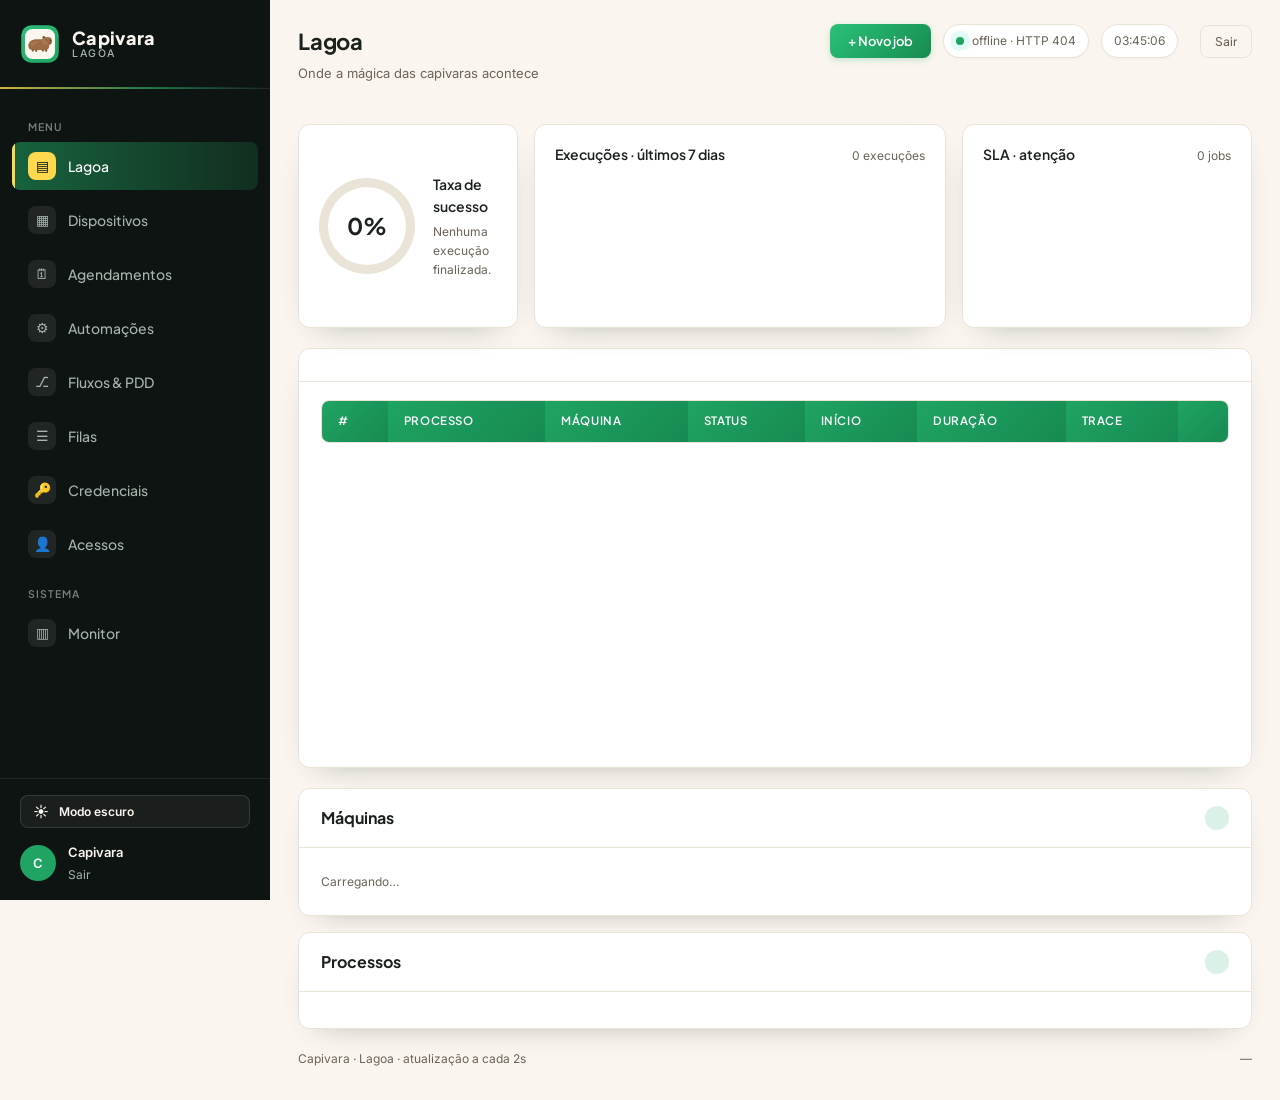
==== commit 4e7b7c76: "merge: sincroniza oficial com editor de fluxos e PDD" ====
--- a/core/control_room/estatico/index.html
+++ b/core/control_room/estatico/index.html
@@ -49,6 +49,12 @@
                             <span class="nav-texto">Automações</span>
                         </button>
                     </li>
+                    <li class="nav-item" data-secao="bpmn">
+                        <button type="button" class="nav-link" data-secao="bpmn">
+                            <span class="nav-icon">⎇</span>
+                            <span class="nav-texto">Fluxos &amp; PDD</span>
+                        </button>
+                    </li>
                     <li class="nav-item" data-secao="filas">
                         <button type="button" class="nav-link" data-secao="filas">
                             <span class="nav-icon">☰</span>
@@ -302,6 +308,65 @@
                                                 <th>Navegador</th><th>Origem</th><th>Env</th><th>Ações</th></tr>
                                         </thead>
                                         <tbody id="corpo-automacoes"></tbody>
+                                    </table>
+                                </div>
+                            </div>
+
+                            <div class="painel-aba oculto" id="aba-bpmn">
+                                <div class="barra-acoes">
+                                    <button type="button" class="botao-primario" id="btn-novo-fluxo">+ Novo fluxo</button>
+                                    <span class="dica">Desenhe o fluxo do robô e gere o PDD (documento de definição de processo).</span>
+                                </div>
+
+                                <form class="form-agendamento oculto" id="form-fluxo">
+                                    <div class="campo">
+                                        <label for="pd-nome">Nome do processo</label>
+                                        <input type="text" id="pd-nome" placeholder="ex.: Conciliação de boletos" required style="min-width:260px">
+                                    </div>
+                                    <div class="campo">
+                                        <label for="pd-execucoes">Quantas vezes o robô roda por dia?</label>
+                                        <input type="number" id="pd-execucoes" min="1" max="100000" value="1" required style="width:150px">
+                                    </div>
+                                    <div class="campo">
+                                        <label for="pd-processo">Automação vinculada (opcional)</label>
+                                        <select id="pd-processo" style="min-width:220px"><option value="">Nenhuma</option></select>
+                                    </div>
+                                    <div class="campo campo-largo">
+                                        <label for="pd-descricao">Objetivo / visão geral</label>
+                                        <textarea id="pd-descricao" rows="2" placeholder="O que o processo resolve e qual o resultado esperado."></textarea>
+                                    </div>
+                                    <div class="campo campo-largo">
+                                        <label for="pd-passos-texto">Descreva o processo passo a passo (uma etapa por linha)</label>
+                                        <textarea id="pd-passos-texto" rows="4" spellcheck="false" placeholder="Abra o portal da empresa&#10;Se o cliente estiver inadimplente&#10;Senão registre o pagamento&#10;Erro ao consultar API: registrar ocorrência"></textarea>
+                                        <button type="button" class="botao-secundario" id="pd-gerar-texto">Gerar passos no diagrama</button>
+                                    </div>
+                                    <div class="campo campo-largo">
+                                        <label>Passos do fluxo</label>
+                                        <div class="pd-passos" id="pd-passos"></div>
+                                        <div class="pd-adicionar">
+                                            <button type="button" class="botao-secundario" data-pd-tipo="acao">+ Ação</button>
+                                            <button type="button" class="botao-secundario" data-pd-tipo="decisao">+ Decisão</button>
+                                            <button type="button" class="botao-secundario" data-pd-tipo="excecao">+ Exceção</button>
+                                        </div>
+                                    </div>
+                                    <div class="campo campo-largo">
+                                        <label>Diagrama (arraste os nós para organizar)</label>
+                                        <div class="pd-canvas" id="pd-canvas"></div>
+                                    </div>
+                                    <div class="campo campo-botao">
+                                        <button type="submit" class="botao-primario">Salvar fluxo</button>
+                                        <button type="button" class="botao-secundario" id="pd-cancelar">Cancelar</button>
+                                        <span class="erro-login" id="pd-erro"></span>
+                                    </div>
+                                </form>
+
+                                <div class="tabela-envolucro">
+                                    <table class="tabela">
+                                        <thead>
+                                            <tr><th>Processo</th><th>Exec./dia</th><th>Passos</th>
+                                                <th>Versão</th><th>Atualizado</th><th>Ações</th></tr>
+                                        </thead>
+                                        <tbody id="corpo-fluxos"></tbody>
                                     </table>
                                 </div>
                             </div>
@@ -497,6 +562,20 @@
         </div>
     </dialog>
 
+    <dialog id="dialog-pdd" class="modal modal-larga">
+        <div class="job-detalhe">
+            <div class="modal-topo">
+                <h3 id="pdd-titulo">PDD</h3>
+                <button type="button" class="botao-secundario" id="pdd-fechar">Fechar</button>
+            </div>
+            <div class="modal-acoes">
+                <button type="button" class="botao-primario" id="pdd-imprimir">Abrir para imprimir / PDF</button>
+                <button type="button" class="botao-secundario" id="pdd-baixar">Baixar .md</button>
+            </div>
+            <pre class="pd-pdd-texto" id="pdd-texto"></pre>
+        </div>
+    </dialog>
+
     <dialog id="modal" class="modal">
         <form method="dialog" id="form-job">
             <h3>Disparar novo job</h3>
--- a/core/control_room/estatico/estilo.css
+++ b/core/control_room/estatico/estilo.css
@@ -1619,6 +1619,117 @@
 .cal-evento:hover { filter: brightness(0.96); }
 .cal-mais { font-size: 10px; color: var(--text-secondary); padding-left: 2px; }
 
+/* ===== Fluxos e PDD ===== */
+.dica { font-size: 12px; color: var(--text-secondary); font-family: 'Inter', sans-serif; }
+.form-agendamento .campo textarea {
+    border: 1px solid var(--card-border);
+    background: var(--card-bg);
+    color: var(--text-primary);
+    border-radius: var(--radius-sm);
+    padding: 8px 10px;
+    font-size: 12.5px;
+    font-family: 'JetBrains Mono', ui-monospace, SFMono-Regular, Menlo, monospace;
+    line-height: 1.5;
+    min-width: 100%;
+    resize: vertical;
+}
+.form-agendamento .campo textarea:focus { outline: none; border-color: var(--primary); }
+.pd-passos { display: flex; flex-direction: column; gap: 6px; width: 100%; }
+.pd-passo {
+    display: flex;
+    align-items: center;
+    gap: 6px;
+    flex-wrap: wrap;
+    padding: 6px;
+    border: 1px solid var(--card-border);
+    border-radius: 8px;
+    background: var(--bg);
+}
+.pd-passo select,
+.pd-passo input {
+    border: 1px solid var(--card-border);
+    background: var(--card-bg);
+    color: var(--text-primary);
+    border-radius: var(--radius-sm);
+    padding: 6px 8px;
+    font-size: 12.5px;
+    font-family: 'Inter', sans-serif;
+}
+.pd-passo select:focus,
+.pd-passo input:focus { outline: none; border-color: var(--primary); }
+.pd-passo .pd-nome { flex: 1 1 200px; min-width: 140px; }
+.pd-passo .pd-detalhe,
+.pd-passo .pd-sim,
+.pd-passo .pd-nao { flex: 1 1 140px; min-width: 110px; }
+.pd-adicionar { display: flex; gap: 6px; flex-wrap: wrap; margin-top: 6px; }
+.pd-canvas {
+    position: relative;
+    width: 100%;
+    min-height: 300px;
+    overflow: auto;
+    border: 1px solid var(--card-border);
+    border-radius: 10px;
+    background-color: var(--bg);
+    background-image: radial-gradient(circle, rgba(127, 127, 127, .22) 1px, transparent 1px);
+    background-size: 18px 18px;
+}
+.pd-linhas { position: absolute; top: 0; left: 0; overflow: visible; pointer-events: none; }
+.pd-linhas path { fill: none; stroke: var(--text-secondary); stroke-width: 1.8; opacity: .7; }
+.pd-linhas text { fill: var(--text-secondary); font-family: 'Inter', sans-serif; font-size: 10px; }
+.pd-no {
+    position: absolute;
+    width: 190px;
+    min-height: 58px;
+    display: flex;
+    align-items: center;
+    gap: 8px;
+    padding: 8px 10px;
+    border: 1px solid var(--cor);
+    border-left: 4px solid var(--cor);
+    border-radius: 9px;
+    background: var(--card-bg);
+    box-shadow: 0 3px 12px rgba(0, 0, 0, .12);
+    cursor: grab;
+    user-select: none;
+    touch-action: none;
+}
+.pd-no:active { cursor: grabbing; }
+.pd-no-icone {
+    flex: 0 0 24px;
+    width: 24px;
+    height: 24px;
+    display: grid;
+    place-items: center;
+    border-radius: 50%;
+    background: color-mix(in srgb, var(--cor) 18%, transparent);
+    color: var(--cor);
+    font-weight: 700;
+    font-size: 12px;
+}
+.pd-no-corpo { display: flex; flex-direction: column; gap: 2px; min-width: 0; }
+.pd-no-corpo strong {
+    font-size: 12.5px;
+    white-space: nowrap;
+    overflow: hidden;
+    text-overflow: ellipsis;
+}
+.pd-no-corpo small { font-size: 10px; color: var(--text-secondary); }
+.modal-acoes { display: flex; gap: 8px; margin: 10px 0; flex-wrap: wrap; }
+.pd-pdd-texto {
+    max-height: 60vh;
+    overflow: auto;
+    white-space: pre-wrap;
+    word-break: break-word;
+    background: var(--bg);
+    border: 1px solid var(--card-border);
+    border-radius: 8px;
+    padding: 12px;
+    font-size: 12px;
+    line-height: 1.55;
+    color: var(--text-primary);
+}
+.tabela .vazio { text-align: center; color: var(--text-secondary); padding: 18px; }
+
 /* ===== Variáveis de ambiente ===== */
 .modal textarea {
     width: 100%;
@@ -1647,4 +1758,6 @@
     .cal-evento { font-size: 9px; padding: 2px 3px; }
     .calendario { padding: 10px; }
     .calendario-topo h3 { flex-basis: 150px; font-size: 13px; }
-}
+    .pd-no { width: 170px; }
+    .pd-passo .pd-nome { flex-basis: 100%; }
+}
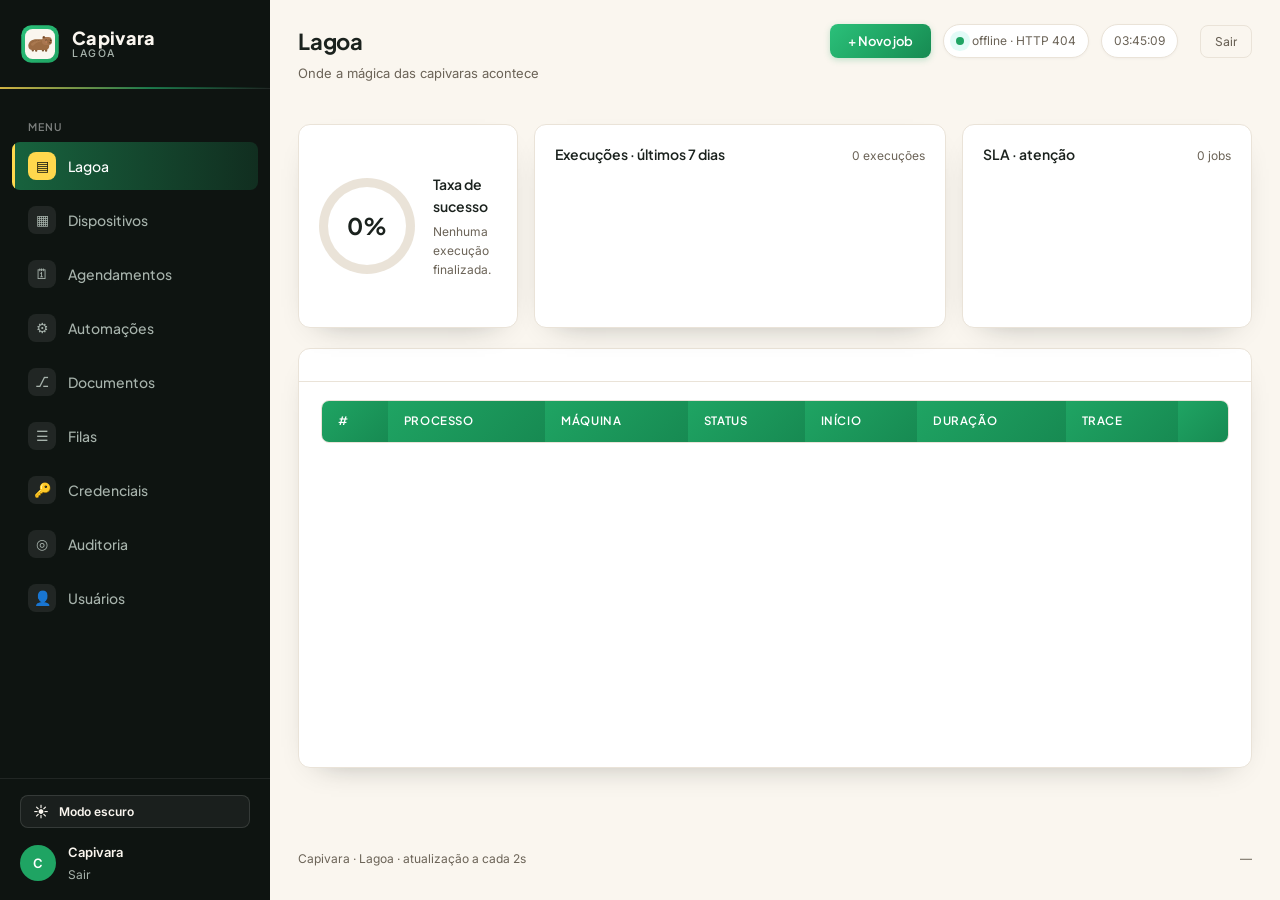
==== commit f70c2079: "merge: sincroniza oficial com melhorias de Lagoa e Captura" ====
--- a/core/control_room/estatico/index.html
+++ b/core/control_room/estatico/index.html
@@ -8,7 +8,7 @@
     <link rel="preconnect" href="https://fonts.googleapis.com">
     <link rel="preconnect" href="https://fonts.gstatic.com" crossorigin>
     <link href="https://fonts.googleapis.com/css2?family=Plus+Jakarta+Sans:wght@400;500;600;700;800&family=Inter:wght@400;500;600&family=JetBrains+Mono:wght@400;500&display=swap" rel="stylesheet">
-    <link rel="stylesheet" href="estilo.css">
+    <link rel="stylesheet" href="estilo.css?v=6">
 </head>
 <body>
     <div class="layout">
@@ -49,10 +49,10 @@
                             <span class="nav-texto">Automações</span>
                         </button>
                     </li>
-                    <li class="nav-item" data-secao="bpmn">
-                        <button type="button" class="nav-link" data-secao="bpmn">
+                    <li class="nav-item" data-secao="documentos">
+                        <button type="button" class="nav-link" data-secao="documentos">
                             <span class="nav-icon">⎇</span>
-                            <span class="nav-texto">Fluxos &amp; PDD</span>
+                            <span class="nav-texto">Documentos</span>
                         </button>
                     </li>
                     <li class="nav-item" data-secao="filas">
@@ -67,19 +67,16 @@
                             <span class="nav-texto">Credenciais</span>
                         </button>
                     </li>
-                    <li class="nav-item" data-secao="acessos">
-                        <button type="button" class="nav-link" data-secao="acessos">
+                    <li class="nav-item" data-secao="auditoria">
+                        <button type="button" class="nav-link" data-secao="auditoria">
+                            <span class="nav-icon">◎</span>
+                            <span class="nav-texto">Auditoria</span>
+                        </button>
+                    </li>
+                    <li class="nav-item" data-secao="usuarios">
+                        <button type="button" class="nav-link" data-secao="usuarios">
                             <span class="nav-icon">👤</span>
-                            <span class="nav-texto">Acessos</span>
-                        </button>
-                    </li>
-                </ul>
-                <p class="nav-titulo">Sistema</p>
-                <ul class="nav-lista">
-                    <li class="nav-item" data-secao="monitor">
-                        <button type="button" class="nav-link" data-secao="monitor">
-                            <span class="nav-icon">▥</span>
-                            <span class="nav-texto">Monitor</span>
+                            <span class="nav-texto">Usuários</span>
                         </button>
                     </li>
                 </ul>
@@ -202,39 +199,39 @@
 
                                 <form class="form-agendamento oculto" id="form-trigger">
                                     <div class="campo">
-                                        <label for="tr-processo">Automação (robô)</label>
-                                        <select id="tr-processo" required></select>
-                                    </div>
-                                    <div class="campo">
-                                        <label for="tr-maquina">Onde executar</label>
-                                        <select id="tr-maquina"><option value="">Qualquer máquina</option></select>
-                                    </div>
-                                    <div class="campo">
-                                        <label for="tr-tag">Requisito (tag) — opcional</label>
-                                        <input type="text" id="tr-tag" placeholder="ex.: sp, financeiro">
-                                    </div>
-                                    <div class="campo">
-                                        <label for="tr-tipo">Recorrência</label>
-                                        <select id="tr-tipo">
+                                        <label for="tr-processo">Robô</label>
+                                        <select id="tr-processo" required style="min-width:180px"></select>
+                                    </div>
+                                    <div class="campo">
+                                        <label for="tr-maquina">Onde</label>
+                                        <select id="tr-maquina" style="min-width:150px"><option value="">Qualquer máquina</option></select>
+                                    </div>
+                                    <div class="campo">
+                                        <label for="tr-tag">Tag</label>
+                                        <input type="text" id="tr-tag" placeholder="opcional" style="width:120px">
+                                    </div>
+                                    <div class="campo">
+                                        <label for="tr-tipo">Tipo</label>
+                                        <select id="tr-tipo" style="width:150px">
                                             <option value="intervalo">A cada…</option>
-                                            <option value="diario">Diariamente às…</option>
-                                            <option value="cron">Cron (avançado)…</option>
+                                            <option value="diario">Diário às…</option>
+                                            <option value="cron">Cron…</option>
                                         </select>
                                     </div>
                                     <div class="campo">
-                                        <label for="tr-intervalo">Intervalo (min)</label>
-                                        <input type="number" id="tr-intervalo" min="1" value="30">
+                                        <label for="tr-intervalo">Intervalo</label>
+                                        <input type="number" id="tr-intervalo" min="1" value="30" style="width:100px">
                                     </div>
                                     <div class="campo oculto" id="campo-hora">
-                                        <label for="tr-hora">Horário</label>
-                                        <input type="time" id="tr-hora" value="06:00">
+                                        <label for="tr-hora">Hora</label>
+                                        <input type="time" id="tr-hora" value="06:00" style="width:120px">
                                     </div>
                                     <div class="campo oculto" id="campo-cron">
-                                        <label for="tr-cron">Expressão cron</label>
-                                        <input type="text" id="tr-cron" placeholder="*/15 9-18 * * seg-sex">
+                                        <label for="tr-cron">Cron</label>
+                                        <input type="text" id="tr-cron" placeholder="*/15 9-18 * * seg-sex" style="width:220px">
                                     </div>
                                     <div class="campo campo-largo">
-                                        <label>Dias da semana</label>
+                                        <label>Dias</label>
                                         <div class="dias-semana" id="tr-dias">
                                             <label class="dia"><input type="checkbox" value="1" checked> Seg</label>
                                             <label class="dia"><input type="checkbox" value="2" checked> Ter</label>
@@ -246,10 +243,10 @@
                                         </div>
                                     </div>
                                     <div class="campo campo-largo">
-                                        <label>Executar em</label>
+                                        <label>Incluir também</label>
                                         <div class="dias-semana">
-                                            <label class="caixa"><input type="checkbox" id="tr-fins" checked> Fins de semana</label>
-                                            <label class="caixa"><input type="checkbox" id="tr-feriados" checked> Feriados nacionais</label>
+                                            <label class="caixa"><input type="checkbox" id="tr-fins" checked> fins de semana</label>
+                                            <label class="caixa"><input type="checkbox" id="tr-feriados" checked> feriados</label>
                                         </div>
                                     </div>
                                     <div class="campo campo-botao">
@@ -312,10 +309,10 @@
                                 </div>
                             </div>
 
-                            <div class="painel-aba oculto" id="aba-bpmn">
+                            <div class="painel-aba oculto" id="aba-documentos">
                                 <div class="barra-acoes">
-                                    <button type="button" class="botao-primario" id="btn-novo-fluxo">+ Novo fluxo</button>
-                                    <span class="dica">Desenhe o fluxo do robô e gere o PDD (documento de definição de processo).</span>
+                                    <button type="button" class="botao-primario" id="btn-novo-fluxo">+ Novo documento</button>
+                                    <span class="dica">Descreva o processo, desenhe o fluxo e gere o PDD.</span>
                                 </div>
 
                                 <form class="form-agendamento oculto" id="form-fluxo">
@@ -324,12 +321,20 @@
                                         <input type="text" id="pd-nome" placeholder="ex.: Conciliação de boletos" required style="min-width:260px">
                                     </div>
                                     <div class="campo">
-                                        <label for="pd-execucoes">Quantas vezes o robô roda por dia?</label>
-                                        <input type="number" id="pd-execucoes" min="1" max="100000" value="1" required style="width:150px">
-                                    </div>
-                                    <div class="campo">
-                                        <label for="pd-processo">Automação vinculada (opcional)</label>
-                                        <select id="pd-processo" style="min-width:220px"><option value="">Nenhuma</option></select>
+                                        <label for="pd-tipo">Tipo de processo</label>
+                                        <input type="text" id="pd-tipo" placeholder="ex.: financeiro, atendimento" style="min-width:180px">
+                                    </div>
+                                    <div class="campo">
+                                        <label for="pd-execucoes">Execuções por dia</label>
+                                        <input type="number" id="pd-execucoes" min="1" max="100000" value="1" required style="width:130px">
+                                    </div>
+                                    <div class="campo">
+                                        <label for="pd-pessoas">Pessoas hoje</label>
+                                        <input type="number" id="pd-pessoas" min="0" max="100000" placeholder="qtd." style="width:120px">
+                                    </div>
+                                    <div class="campo">
+                                        <label for="pd-tempo">Tempo hoje</label>
+                                        <input type="text" id="pd-tempo" placeholder="ex.: 40 min" style="width:150px">
                                     </div>
                                     <div class="campo campo-largo">
                                         <label for="pd-descricao">Objetivo / visão geral</label>
@@ -344,17 +349,19 @@
                                         <label>Passos do fluxo</label>
                                         <div class="pd-passos" id="pd-passos"></div>
                                         <div class="pd-adicionar">
+                                            <button type="button" class="botao-secundario" data-pd-tipo="inicio">+ Início</button>
                                             <button type="button" class="botao-secundario" data-pd-tipo="acao">+ Ação</button>
                                             <button type="button" class="botao-secundario" data-pd-tipo="decisao">+ Decisão</button>
                                             <button type="button" class="botao-secundario" data-pd-tipo="excecao">+ Exceção</button>
+                                            <button type="button" class="botao-secundario" data-pd-tipo="fim">+ Fim</button>
                                         </div>
                                     </div>
                                     <div class="campo campo-largo">
-                                        <label>Diagrama (arraste os nós para organizar)</label>
+                                        <label>Diagrama (arraste os nós; decisões em triângulo)</label>
                                         <div class="pd-canvas" id="pd-canvas"></div>
                                     </div>
                                     <div class="campo campo-botao">
-                                        <button type="submit" class="botao-primario">Salvar fluxo</button>
+                                        <button type="submit" class="botao-primario">Salvar documento</button>
                                         <button type="button" class="botao-secundario" id="pd-cancelar">Cancelar</button>
                                         <span class="erro-login" id="pd-erro"></span>
                                     </div>
@@ -363,7 +370,7 @@
                                 <div class="tabela-envolucro">
                                     <table class="tabela">
                                         <thead>
-                                            <tr><th>Processo</th><th>Exec./dia</th><th>Passos</th>
+                                            <tr><th>Processo</th><th>Tipo</th><th>Exec./dia</th><th>Passos</th>
                                                 <th>Versão</th><th>Atualizado</th><th>Ações</th></tr>
                                         </thead>
                                         <tbody id="corpo-fluxos"></tbody>
@@ -371,12 +378,7 @@
                                 </div>
                             </div>
 
-                            <div class="painel-aba oculto" id="aba-monitor">
-                                <iframe id="frame-monitor" class="frame-monitor" title="Monitor de execuções"
-                                    loading="lazy"></iframe>
-                            </div>
-
-            <div class="painel-aba oculto" id="aba-filas">
+                            <div class="painel-aba oculto" id="aba-filas">
                 <form class="form-linha" id="form-fila">
                     <input type="text" id="fi-nome" placeholder="nome (ex.: clientes)" required style="width:180px">
                     <select id="fi-processo"></select>
@@ -385,9 +387,9 @@
                 </form>
 
                 <div class="tabela-envolucro">
-                    <table class="tabela">
+                    <table class="tabela" id="tabela-filas">
                         <thead>
-                            <tr><th>Fila</th><th>Processo executor</th><th>Itens</th><th>Progresso</th><th></th></tr>
+                            <tr><th>#</th><th>Fila</th><th>Processo executor</th><th>Itens</th><th>Progresso</th><th>Ações</th></tr>
                         </thead>
                         <tbody id="corpo-filas"></tbody>
                     </table>
@@ -443,10 +445,26 @@
                         <tbody id="corpo-assets"></tbody>
                     </table>
                 </div>
-                <h4 class="subtitulo">Auditoria recente
-                    <button type="button" class="botao-secundario" id="btn-expurgar">Expurgar antigos</button>
+            </div>
+
+            <div class="painel-aba oculto" id="aba-auditoria">
+                <div class="barra-acoes">
+                    <h4 class="subtitulo">Histórico de ações</h4>
+                    <div class="paginacao">
+                        <label class="rotulo-inline">por página
+                            <select id="audit-limite">
+                                <option value="10">10</option>
+                                <option value="30" selected>30</option>
+                                <option value="50">50</option>
+                                <option value="100">100</option>
+                            </select>
+                        </label>
+                        <button type="button" class="botao-secundario" id="audit-anterior" title="Página anterior">‹</button>
+                        <span id="audit-info" class="dica">0 de 0</span>
+                        <button type="button" class="botao-secundario" id="audit-proximo" title="Próxima página">›</button>
+                    </div>
                     <a class="botao-secundario" id="link-csv" href="/api/orq/auditoria/exportar" download>Exportar CSV</a>
-                </h4>
+                </div>
                 <div class="tabela-envolucro">
                     <table class="tabela">
                         <thead>
@@ -457,56 +475,49 @@
                 </div>
             </div>
 
-                            <div class="painel-aba oculto" id="aba-acessos">
-                                <form class="form-linha" id="form-usuario">
-                                    <input type="text" id="us-nome" placeholder="nome" required style="width:130px">
-                                    <input type="email" id="us-email" placeholder="email" required style="width:180px">
-                                    <input type="password" id="us-senha" placeholder="senha" required style="width:130px">
-                                    <input type="text" id="us-papeis" placeholder="papéis (ex.: admin,operador)" style="width:200px">
-                                    <label class="caixa"><input type="checkbox" id="us-admin"> admin</label>
-                                    <button type="submit" class="botao-primario">Criar usuário</button>
-                                </form>
+                            <div class="painel-aba oculto" id="aba-usuarios">
+                                <div class="barra-acoes">
+                                    <div>
+                                        <h4 class="subtitulo">Usuários</h4>
+                                        <span class="dica">Quem pode entrar na Lagoa e o que cada pessoa pode fazer.</span>
+                                    </div>
+                                    <div class="acoes">
+                                        <button type="button" class="botao-primario" id="btn-novo-usuario">+ Novo usuário</button>
+                                        <button type="button" class="botao-secundario" id="btn-novo-papel">+ Novo perfil</button>
+                                    </div>
+                                </div>
 
                                 <div class="tabela-envolucro">
                                     <table class="tabela">
                                         <thead>
-                                            <tr><th>Nome</th><th>E-mail</th><th>Papéis</th><th>Permissões</th><th>Admin</th><th></th></tr>
+                                            <tr>
+                                                <th>Pessoa</th>
+                                                <th>Perfis</th>
+                                                <th>Acesso</th>
+                                                <th>Status</th>
+                                                <th></th>
+                                            </tr>
                                         </thead>
                                         <tbody id="corpo-usuarios"></tbody>
                                     </table>
                                 </div>
 
-                                <h4 class="subtitulo">Papéis</h4>
-                                <form class="form-linha" id="form-papel">
-                                    <input type="text" id="pa-nome" placeholder="nome do papel" required style="width:150px">
-                                    <input type="text" id="pa-permissoes" placeholder="permissoes separadas por vírgula" style="width:340px">
-                                    <button type="submit" class="botao-primario">Salvar papel</button>
-                                </form>
+                                <div class="barra-acoes">
+                                    <div>
+                                        <h4 class="subtitulo">Perfis de acesso</h4>
+                                        <span class="dica">Um perfil reúne várias permissões. Edite um perfil para mudar todos os usuários que o usam.</span>
+                                    </div>
+                                </div>
                                 <div class="tabela-envolucro">
                                     <table class="tabela">
-                                        <thead><tr><th>Papel</th><th>Permissões</th></tr></thead>
+                                        <thead>
+                                            <tr><th>Perfil</th><th>Permissões</th><th></th></tr>
+                                        </thead>
                                         <tbody id="corpo-papeis"></tbody>
                                     </table>
                                 </div>
                             </div>
                         </div>
-                    </div>
-                </div>
-
-                <div class="painel-lateral">
-                    <div class="card">
-                        <div class="card-cabecalho">
-                            <h3 class="card-titulo">Máquinas</h3>
-                            <span id="qtd-maquinas" class="contador"></span>
-                        </div>
-                        <div class="card-corpo lista" id="lista-maquinas"><p class="vazio">Carregando…</p></div>
-                    </div>
-                    <div class="card">
-                        <div class="card-cabecalho">
-                            <h3 class="card-titulo">Processos</h3>
-                            <span class="contador" id="qtd-processos"></span>
-                        </div>
-                        <div class="card-corpo lista" id="lista-processos"></div>
                     </div>
                 </div>
             </div>
@@ -518,20 +529,123 @@
         </div>
     </div>
 
-    <dialog id="dialog-login" class="modal">
-        <form method="dialog" id="form-login">
-            <h3>Entrar na Lagoa</h3>
-            <label>E-mail
-                <input type="email" id="login-email" required autocomplete="username">
-            </label>
-            <label>Senha
-                <input type="password" id="login-senha" required autocomplete="current-password">
-            </label>
-            <p class="erro-login" id="login-erro"></p>
+    <dialog id="dialog-usuario" class="modal modal-larga">
+        <form id="form-usuario" class="form-acesso">
+            <div class="modal-topo">
+                <h3 id="usuario-titulo">Novo usuário</h3>
+                <button type="button" class="acao" data-fechar="dialog-usuario">Fechar</button>
+            </div>
+            <div class="grade-campos-acesso">
+                <label>Nome completo
+                    <input type="text" id="us-nome" placeholder="ex.: Ana Souza" required>
+                </label>
+                <label>E-mail
+                    <input type="email" id="us-email" placeholder="ana@empresa.com" required>
+                </label>
+                <label>Senha inicial
+                    <input type="password" id="us-senha" placeholder="mínimo de 6 caracteres" minlength="6" required>
+                </label>
+            </div>
+            <fieldset class="bloco-acesso">
+                <legend>Acesso deste usuário</legend>
+                <label class="caixa acesso-admin">
+                    <input type="checkbox" id="us-admin">
+                    <span><strong>Administrador</strong><span class="obs">Acesso total à Lagoa</span></span>
+                </label>
+                <div>
+                    <span class="rotulo-campo">Perfis</span>
+                    <div class="permissoes perfis-usuario" id="us-papeis-lista"></div>
+                    <span class="dica">Opcional. Marque um ou mais perfis para limitar o acesso.</span>
+                </div>
+            </fieldset>
             <div class="modal-acoes">
+                <button type="button" class="botao-secundario" data-fechar="dialog-usuario">Cancelar</button>
+                <button type="submit" class="botao-primario">Criar usuário</button>
+            </div>
+        </form>
+    </dialog>
+
+    <dialog id="dialog-acesso" class="modal modal-larga">
+        <form id="form-acesso" class="form-acesso">
+            <div class="modal-topo">
+                <div>
+                    <h3 id="acesso-titulo">Editar acesso</h3>
+                    <span class="dica" id="acesso-email"></span>
+                </div>
+                <button type="button" class="acao" data-fechar="dialog-acesso">Fechar</button>
+            </div>
+            <fieldset class="bloco-acesso">
+                <legend>Acesso</legend>
+                <label class="caixa acesso-admin">
+                    <input type="checkbox" id="acesso-admin">
+                    <span><strong>Administrador</strong><span class="obs">Acesso total à Lagoa</span></span>
+                </label>
+                <label class="caixa">
+                    <input type="checkbox" id="acesso-ativo" checked>
+                    <span><strong>Usuário ativo</strong><span class="obs">Desmarque para bloquear o login</span></span>
+                </label>
+            </fieldset>
+            <fieldset class="bloco-acesso">
+                <legend>Perfis</legend>
+                <div class="permissoes perfis-usuario" id="acesso-papeis"></div>
+                <span class="dica">Selecione os perfis deste usuário. Administradores já têm acesso total.</span>
+            </fieldset>
+            <div class="modal-acoes">
+                <button type="button" class="botao-secundario" data-fechar="dialog-acesso">Cancelar</button>
+                <button type="submit" class="botao-primario">Salvar acesso</button>
+            </div>
+        </form>
+    </dialog>
+
+    <dialog id="dialog-papel" class="modal modal-larga">
+        <form id="form-papel" class="form-acesso">
+            <div class="modal-topo">
+                <h3 id="papel-titulo">Novo perfil</h3>
+                <button type="button" class="acao" data-fechar="dialog-papel">Fechar</button>
+            </div>
+            <div class="grade-campos-acesso">
+                <label>Nome do perfil
+                    <input type="text" id="pa-nome" placeholder="ex.: Operador de filas" required>
+                </label>
+                <label>Começar de um perfil pronto
+                    <select id="pa-perfil"><option value="">Personalizado</option></select>
+                </label>
+            </div>
+            <fieldset class="bloco-acesso">
+                <legend>Permissões deste perfil</legend>
+                <div class="permissoes" id="pa-permissoes"></div>
+            </fieldset>
+            <div class="modal-acoes">
+                <button type="button" class="botao-secundario" data-fechar="dialog-papel">Cancelar</button>
+                <button type="submit" class="botao-primario">Salvar perfil</button>
+            </div>
+        </form>
+    </dialog>
+
+    <dialog id="dialog-login" class="tela-login">
+        <div class="tela-login-interno">
+            <div class="tela-login-marca">
+                <img src="img/logo-capivara.svg" alt="Capivara" width="52" height="52">
+                <div>
+                    <strong>Capivara</strong>
+                    <span>Lagoa</span>
+                </div>
+            </div>
+            <form id="form-login" class="login-cartao">
+                <span class="login-selo">Acesso seguro</span>
+                <h1>Bem-vindo à Lagoa</h1>
+                <p>Entre para orquestrar robôs, filas, agendamentos e credenciais.</p>
+                <label>E-mail
+                    <input type="email" id="login-email" required autocomplete="username" autofocus>
+                </label>
+                <label>Senha
+                    <input type="password" id="login-senha" required autocomplete="current-password">
+                </label>
+                <p class="erro-login" id="login-erro"></p>
                 <button type="submit" class="botao-primario">Entrar</button>
-            </div>
-        </form>
+            </form>
+            <p class="tela-login-rodape">Onde a mágica das capivaras acontece.</p>
+        </div>
     </dialog>
 
     <dialog id="dialog-variaveis" class="modal">
@@ -598,6 +712,6 @@
         </form>
     </dialog>
 
-    <script src="painel.js"></script>
+    <script src="painel.js?v=6"></script>
 </body>
 </html>
--- a/core/control_room/estatico/estilo.css
+++ b/core/control_room/estatico/estilo.css
@@ -488,16 +488,8 @@
 
 /* Main grid */
 .main-grid {
-    display: grid;
-    grid-template-columns: minmax(0, 1fr) 320px;
-    gap: 20px;
-    align-items: start;
-}
-
-@media (max-width: 1280px) {
-    .main-grid {
-        grid-template-columns: 1fr;
-    }
+    display: block;
+    min-width: 0;
 }
 
 /* Cards */
@@ -620,16 +612,6 @@
     display: none;
 }
 
-/* Monitor embutido (mantém a sidebar da Lagoa) */
-.frame-monitor {
-    width: 100%;
-    height: calc(100vh - 200px);
-    min-height: 520px;
-    border: 1px solid var(--card-border);
-    border-radius: var(--radius);
-    background: var(--card-bg);
-}
-
 /* Form linha */
 .form-linha {
     display: flex;
@@ -700,6 +682,7 @@
     letter-spacing: 0.6px;
     white-space: nowrap;
 }
+.tabela thead th:last-child { text-align: right; }
 
 [data-theme="dark"] .tabela thead th {
     background: linear-gradient(135deg, #168A52, #0E6B3F);
@@ -919,6 +902,141 @@
     margin-top: 4px;
 }
 
+#dialog-login.tela-login {
+    background:
+        radial-gradient(circle at 14% 14%, rgba(31, 164, 99, 0.14), transparent 35%),
+        radial-gradient(circle at 86% 86%, rgba(255, 216, 77, 0.16), transparent 32%),
+        var(--bg);
+    border: 0;
+    border-radius: 0;
+    box-shadow: none;
+    color: var(--text-primary);
+    height: 100vh;
+    inset: 0;
+    margin: 0;
+    max-height: 100vh;
+    max-width: 100vw;
+    overflow: auto;
+    padding: 0;
+    width: 100vw;
+}
+
+#dialog-login.tela-login::backdrop {
+    background: var(--bg);
+}
+
+.tela-login-interno {
+    align-items: center;
+    display: flex;
+    flex-direction: column;
+    gap: 26px;
+    justify-content: center;
+    min-height: 100%;
+    padding: 40px 20px;
+}
+
+.tela-login-marca {
+    align-items: center;
+    display: flex;
+    gap: 12px;
+}
+
+.tela-login-marca img {
+    border-radius: 14px;
+    box-shadow: var(--shadow);
+}
+
+.tela-login-marca strong {
+    display: block;
+    font-family: 'Plus Jakarta Sans', sans-serif;
+    font-size: 24px;
+    line-height: 1.1;
+}
+
+.tela-login-marca span {
+    color: var(--primary);
+    font-size: 13px;
+    font-weight: 700;
+    letter-spacing: 0.14em;
+    text-transform: uppercase;
+}
+
+.login-cartao {
+    background: var(--card-bg);
+    border: 1px solid var(--card-border);
+    border-radius: 18px;
+    box-shadow: var(--shadow);
+    display: flex;
+    flex-direction: column;
+    gap: 14px;
+    padding: 32px;
+    width: min(420px, 100%);
+}
+
+.login-selo {
+    align-self: flex-start;
+    background: rgba(31, 164, 99, 0.12);
+    border-radius: 999px;
+    color: var(--primary);
+    font-size: 11px;
+    font-weight: 700;
+    padding: 5px 10px;
+    text-transform: uppercase;
+}
+
+.login-cartao h1 {
+    font-size: 25px;
+    line-height: 1.2;
+}
+
+.login-cartao > p {
+    color: var(--text-secondary);
+    font-size: 13px;
+}
+
+.login-cartao label {
+    color: var(--text-secondary);
+    display: flex;
+    flex-direction: column;
+    font-size: 13px;
+    gap: 6px;
+}
+
+.login-cartao input {
+    background: var(--card-bg);
+    border: 1px solid var(--card-border);
+    border-radius: var(--radius-sm);
+    color: var(--text-primary);
+    font-size: 13px;
+    padding: 11px 12px;
+}
+
+.login-cartao input:focus {
+    border-color: var(--primary);
+    box-shadow: 0 0 0 3px rgba(31, 164, 99, 0.14);
+    outline: none;
+}
+
+.login-cartao .botao-primario {
+    margin-top: 4px;
+    width: 100%;
+}
+
+.tela-login-rodape {
+    color: var(--text-secondary);
+    font-size: 12px;
+}
+
+@media (max-width: 600px) {
+    .tela-login-interno {
+        padding: 24px 16px;
+    }
+
+    .login-cartao {
+        padding: 24px;
+    }
+}
+
 .erro-login {
     color: var(--error);
     font-size: 12px;
@@ -939,9 +1057,102 @@
 
 /* Permissões */
 .permissoes {
-    display: flex;
-    flex-wrap: wrap;
-    gap: 6px;
+    display: grid;
+    grid-template-columns: repeat(auto-fill, minmax(150px, 1fr));
+    gap: 4px;
+    max-height: 146px;
+    overflow-y: auto;
+    padding: 6px;
+    border: 1px solid var(--card-border);
+    border-radius: var(--radius-sm);
+    background: var(--card-bg);
+}
+.permissoes label {
+    display: flex;
+    align-items: center;
+    gap: 4px;
+    min-width: 0;
+    padding: 4px 7px;
+    border: 1px solid var(--card-border);
+    border-radius: 6px;
+    background: var(--bg);
+    color: var(--text-primary);
+    font-size: 11px;
+    line-height: 1.2;
+    cursor: pointer;
+}
+.permissoes label:has(input:checked) {
+    border-color: var(--primary);
+    background: rgba(31, 164, 99, 0.12);
+    color: var(--primary);
+}
+.permissoes input {
+    width: 13px;
+    height: 13px;
+    margin: 0;
+    accent-color: var(--primary);
+}
+.rotulo-inline {
+    display: inline-flex;
+    align-items: center;
+    gap: 8px;
+    font-size: 11.5px;
+    font-weight: 600;
+    color: var(--text-secondary);
+}
+.form-acesso { display: flex; flex-direction: column; gap: 14px; }
+.grade-campos-acesso {
+    display: grid;
+    grid-template-columns: repeat(3, minmax(0, 1fr));
+    gap: 12px;
+}
+.form-acesso label { font-size: 12.5px; font-weight: 600; }
+.form-acesso input:not([type=checkbox]),
+.form-acesso select { width: 100%; }
+.form-acesso label.caixa {
+    flex-direction: row;
+    align-items: flex-start;
+    gap: 10px;
+    font-weight: 600;
+}
+.bloco-acesso {
+    display: flex;
+    flex-direction: column;
+    gap: 10px;
+    border: 1px solid var(--card-border);
+    border-radius: var(--radius-sm);
+    padding: 12px;
+    margin: 0;
+}
+.bloco-acesso legend {
+    padding: 0 6px;
+    font-size: 12px;
+    font-weight: 700;
+    color: var(--text-secondary);
+    font-family: 'Plus Jakarta Sans', sans-serif;
+}
+.rotulo-campo {
+    display: block;
+    margin-bottom: 6px;
+    font-size: 12px;
+    font-weight: 700;
+    color: var(--text-secondary);
+}
+.perfis-usuario {
+    grid-template-columns: repeat(auto-fill, minmax(170px, 1fr));
+    max-height: 190px;
+}
+.acesso-admin {
+    padding: 10px;
+    border: 1px solid rgba(255, 216, 77, .45);
+    border-radius: var(--radius-sm);
+    background: rgba(255, 216, 77, .09);
+}
+.acesso-admin input { width: 16px; height: 16px; margin-top: 1px; }
+.tag.acesso-total { background: rgba(255, 216, 77, .22); color: #7a5700; }
+[data-theme="dark"] .tag.acesso-total { color: #ffd84d; }
+@media (max-width: 700px) {
+    .grade-campos-acesso { grid-template-columns: 1fr; }
 }
 
 .perm-tag {
@@ -956,6 +1167,11 @@
     font-size: 12px;
     color: var(--primary);
     cursor: pointer;
+    border: none;
+    background: none;
+    padding: 0;
+    font-family: inherit;
+    line-height: 1.2;
 }
 
 .acionar:hover {
@@ -1086,9 +1302,13 @@
 .form-agendamento {
     display: flex;
     flex-wrap: wrap;
-    gap: 12px 16px;
+    gap: 8px 10px;
     align-items: flex-end;
-    margin-bottom: 18px;
+    margin-bottom: 14px;
+    padding: 12px;
+    border: 1px solid var(--card-border);
+    border-radius: var(--radius-sm);
+    background: rgba(31, 164, 99, 0.04);
 }
 
 .barra-acoes {
@@ -1098,6 +1318,26 @@
     flex-wrap: wrap;
     margin-bottom: 4px;
 }
+.paginacao {
+    display: inline-flex;
+    align-items: center;
+    gap: 8px;
+    flex-wrap: wrap;
+}
+.paginacao .botao-secundario {
+    padding: 5px 10px;
+    min-width: 30px;
+    line-height: 1;
+}
+.paginacao select {
+    border: 1px solid var(--card-border);
+    border-radius: var(--radius-sm);
+    background: var(--card-bg);
+    color: var(--text-primary);
+    padding: 4px 6px;
+    font-size: 12px;
+}
+.paginacao .botao-secundario:disabled { opacity: .45; cursor: default; }
 .form-agendamento .campo { display: flex; flex-direction: column; gap: 5px; }
 .form-agendamento .campo label {
     font-size: 11.5px;
@@ -1120,20 +1360,50 @@
 .form-agendamento .campo select:focus { outline: none; border-color: var(--primary); }
 .form-agendamento .campo-largo { flex: 1 1 100%; }
 .form-agendamento .campo-botao { margin-left: auto; }
-.dias-semana { display: flex; flex-wrap: wrap; gap: 12px; }
+.dias-semana { display: flex; flex-wrap: wrap; gap: 4px 6px; }
 .dias-semana .dia,
 .dias-semana .caixa {
     display: inline-flex;
     align-items: center;
-    gap: 5px;
-    font-size: 12.5px;
+    gap: 2px;
+    font-size: 10.5px;
+    line-height: 1;
     color: var(--text);
     cursor: pointer;
     font-family: 'Plus Jakarta Sans', sans-serif;
-}
-.dias-semana input[type=checkbox] { accent-color: var(--primary); }
+    padding: 3px 6px;
+    border: 1px solid var(--card-border);
+    border-radius: 6px;
+    background: var(--card-bg);
+}
+.form-agendamento .campo .dias-semana input[type=checkbox],
+.dias-semana input[type=checkbox] {
+    width: 12px;
+    height: 12px;
+    min-width: 0;
+    min-height: 0;
+    margin: 0;
+    padding: 0;
+    border: 1px solid var(--card-border);
+    border-radius: 3px;
+    background: var(--card-bg);
+    accent-color: var(--primary);
+}
 .dica { font-size: 11.5px; color: var(--text-secondary); }
 .dica code { font-size: 11px; }
+#form-usuario .botao-primario,
+#form-papel .botao-primario {
+    padding: 7px 12px;
+    font-size: 12px;
+    box-shadow: none;
+}
+#form-papel .campo input,
+#form-papel .campo select {
+    padding: 6px 8px;
+    font-size: 12px;
+    min-width: 0;
+}
+#form-papel .campo-largo { flex: 1 1 420px; }
 
 /* Células auxiliares */
 .tabela td.num { font-variant-numeric: tabular-nums; color: var(--text-secondary); }
@@ -1204,15 +1474,6 @@
     flex-wrap: wrap;
 }
 .bloco-topo h3 { font-size: 15px; font-weight: 700; }
-
-/* Coluna lateral */
-.painel-lateral { display: flex; flex-direction: column; gap: 16px; }
-.painel-lateral .card { flex: 1 1 auto; }
-.painel-lateral .card-corpo.lista {
-    max-height: 320px;
-    overflow-y: auto;
-}
-.painel-lateral .card + .card { margin-top: 0; }
 
 /* ===== Menu lateral (seções) ===== */
 .nav-titulo {
@@ -1714,6 +1975,43 @@
     text-overflow: ellipsis;
 }
 .pd-no-corpo small { font-size: 10px; color: var(--text-secondary); }
+.pd-no.tipo-decisao {
+    width: 150px;
+    min-height: 150px;
+    justify-content: center;
+    padding: 0;
+    border: none;
+    border-radius: 0;
+    background: transparent;
+    box-shadow: none;
+    filter: none;
+}
+.pd-no.tipo-decisao::before {
+    content: "";
+    position: absolute;
+    inset: 0;
+    border: 1px solid var(--cor);
+    border-radius: 7px;
+    background: color-mix(in srgb, var(--cor) 18%, var(--card-bg));
+    transform: rotate(45deg) scale(.7);
+    box-shadow: 0 3px 10px rgba(0, 0, 0, .16);
+    pointer-events: none;
+}
+.pd-no.tipo-decisao .pd-no-icone { display: none; }
+.pd-no.tipo-decisao .pd-no-corpo {
+    position: relative;
+    z-index: 1;
+    width: 102px;
+    align-items: center;
+    text-align: center;
+}
+.pd-no.tipo-decisao .pd-no-corpo strong {
+    max-width: 102px;
+    font-size: 11.5px;
+    white-space: normal;
+    line-height: 1.2;
+}
+.pd-no.tipo-decisao .pd-no-corpo small { font-size: 9px; max-width: 100px; white-space: normal; }
 .modal-acoes { display: flex; gap: 8px; margin: 10px 0; flex-wrap: wrap; }
 .pd-pdd-texto {
     max-height: 60vh;
@@ -1759,5 +2057,6 @@
     .calendario { padding: 10px; }
     .calendario-topo h3 { flex-basis: 150px; font-size: 13px; }
     .pd-no { width: 170px; }
+    .pd-no.tipo-decisao { width: 150px; }
     .pd-passo .pd-nome { flex-basis: 100%; }
 }
